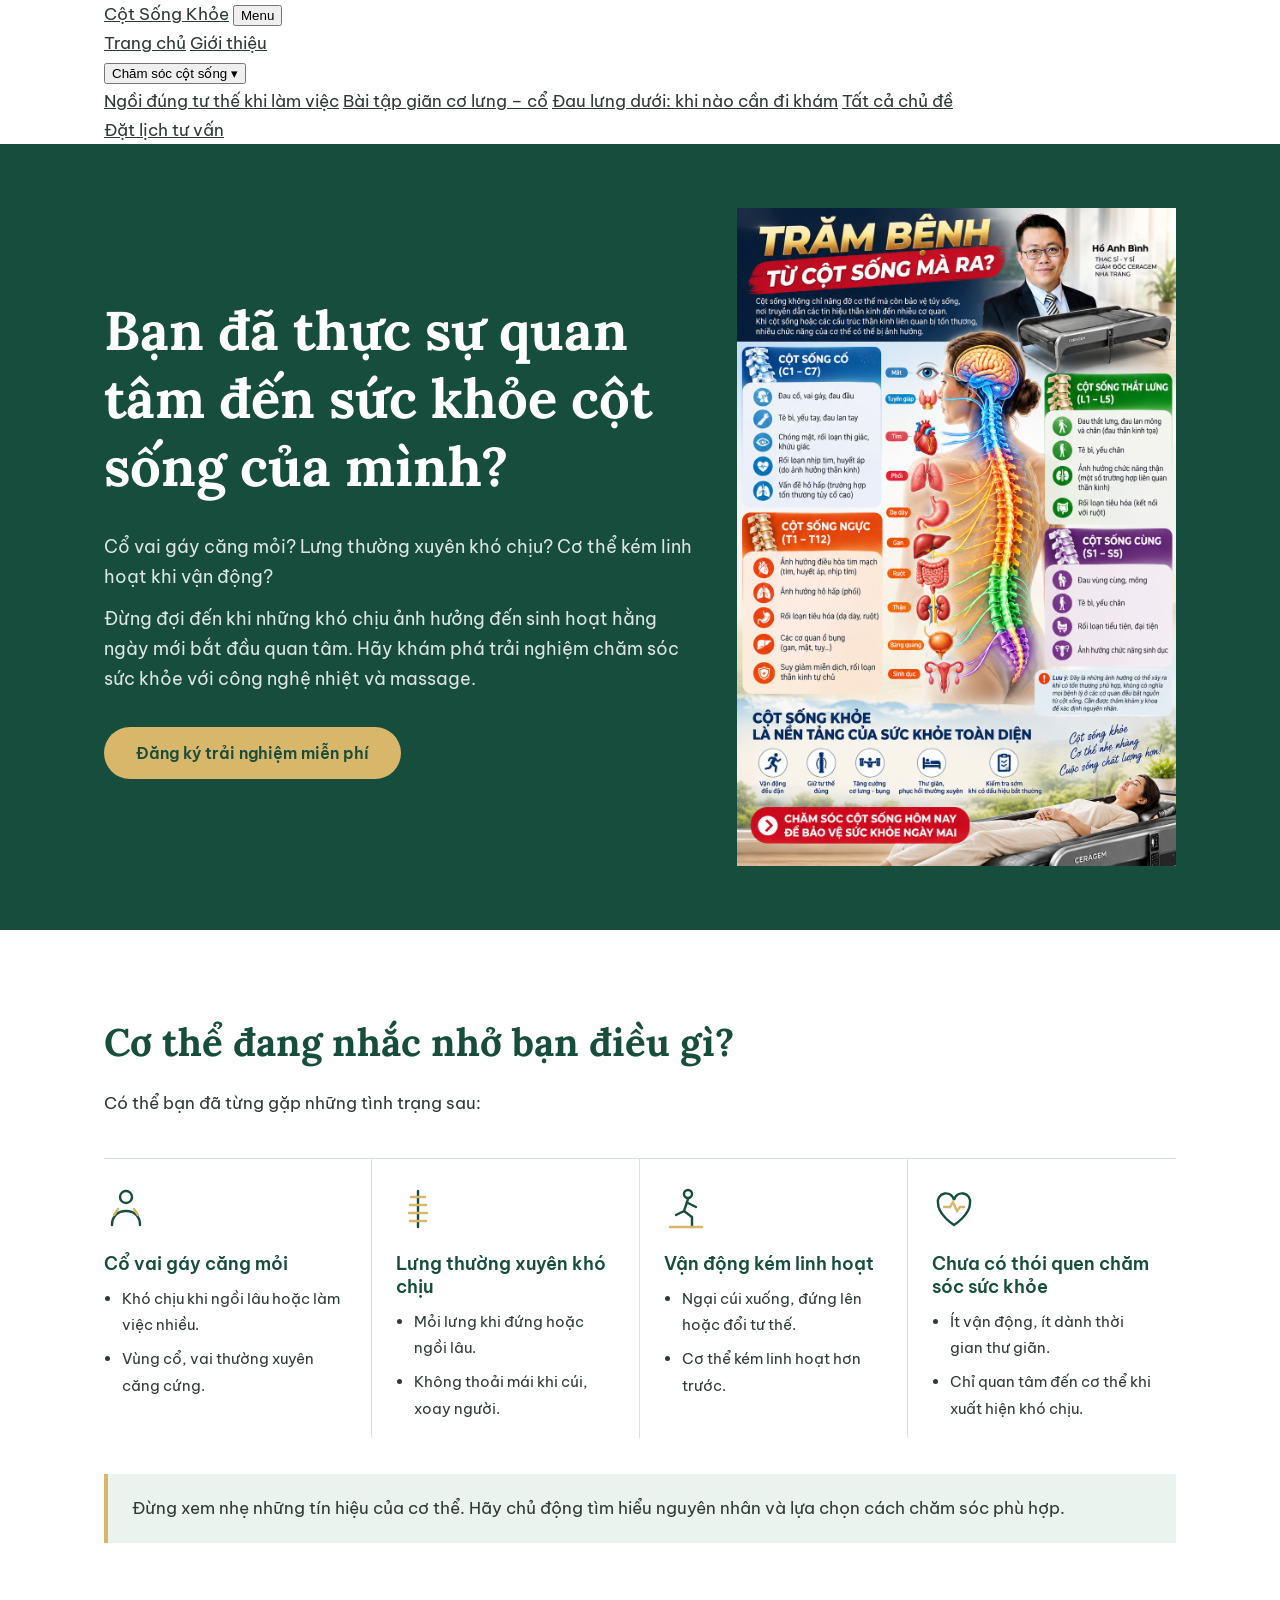
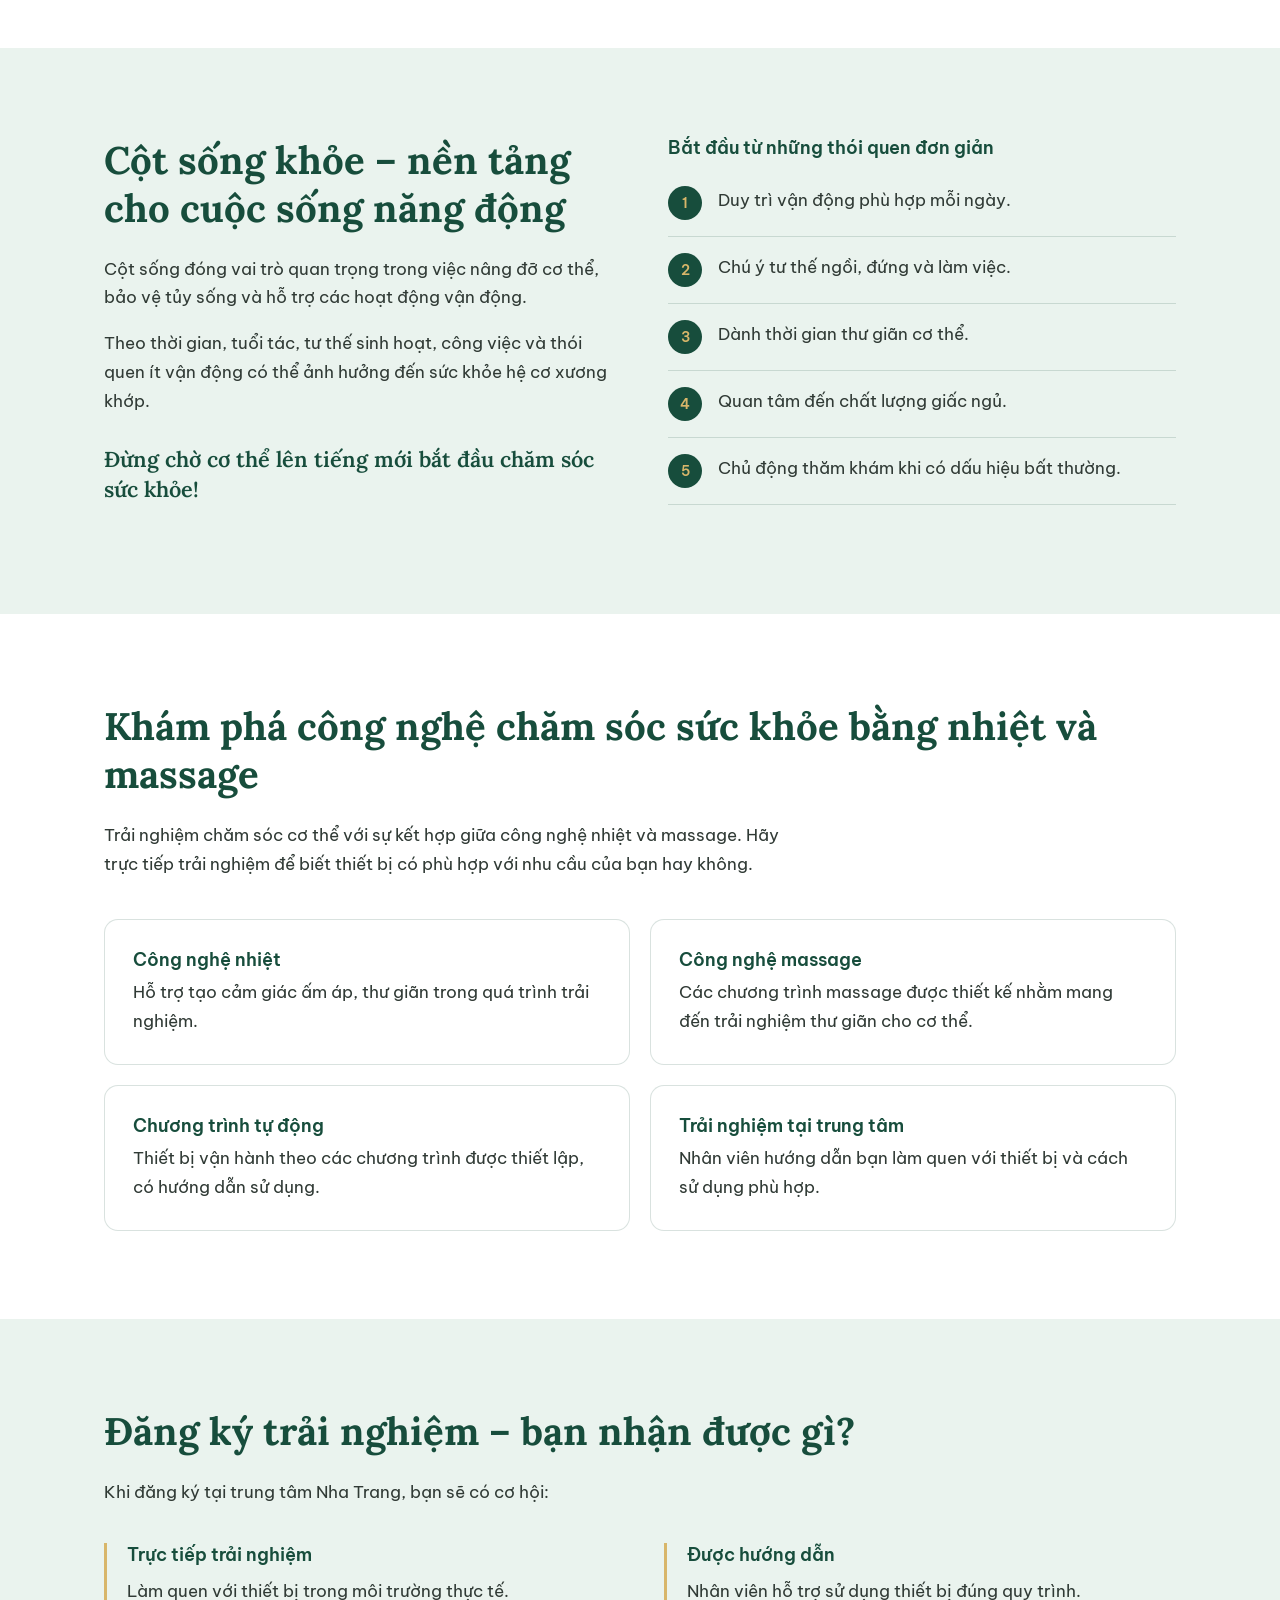
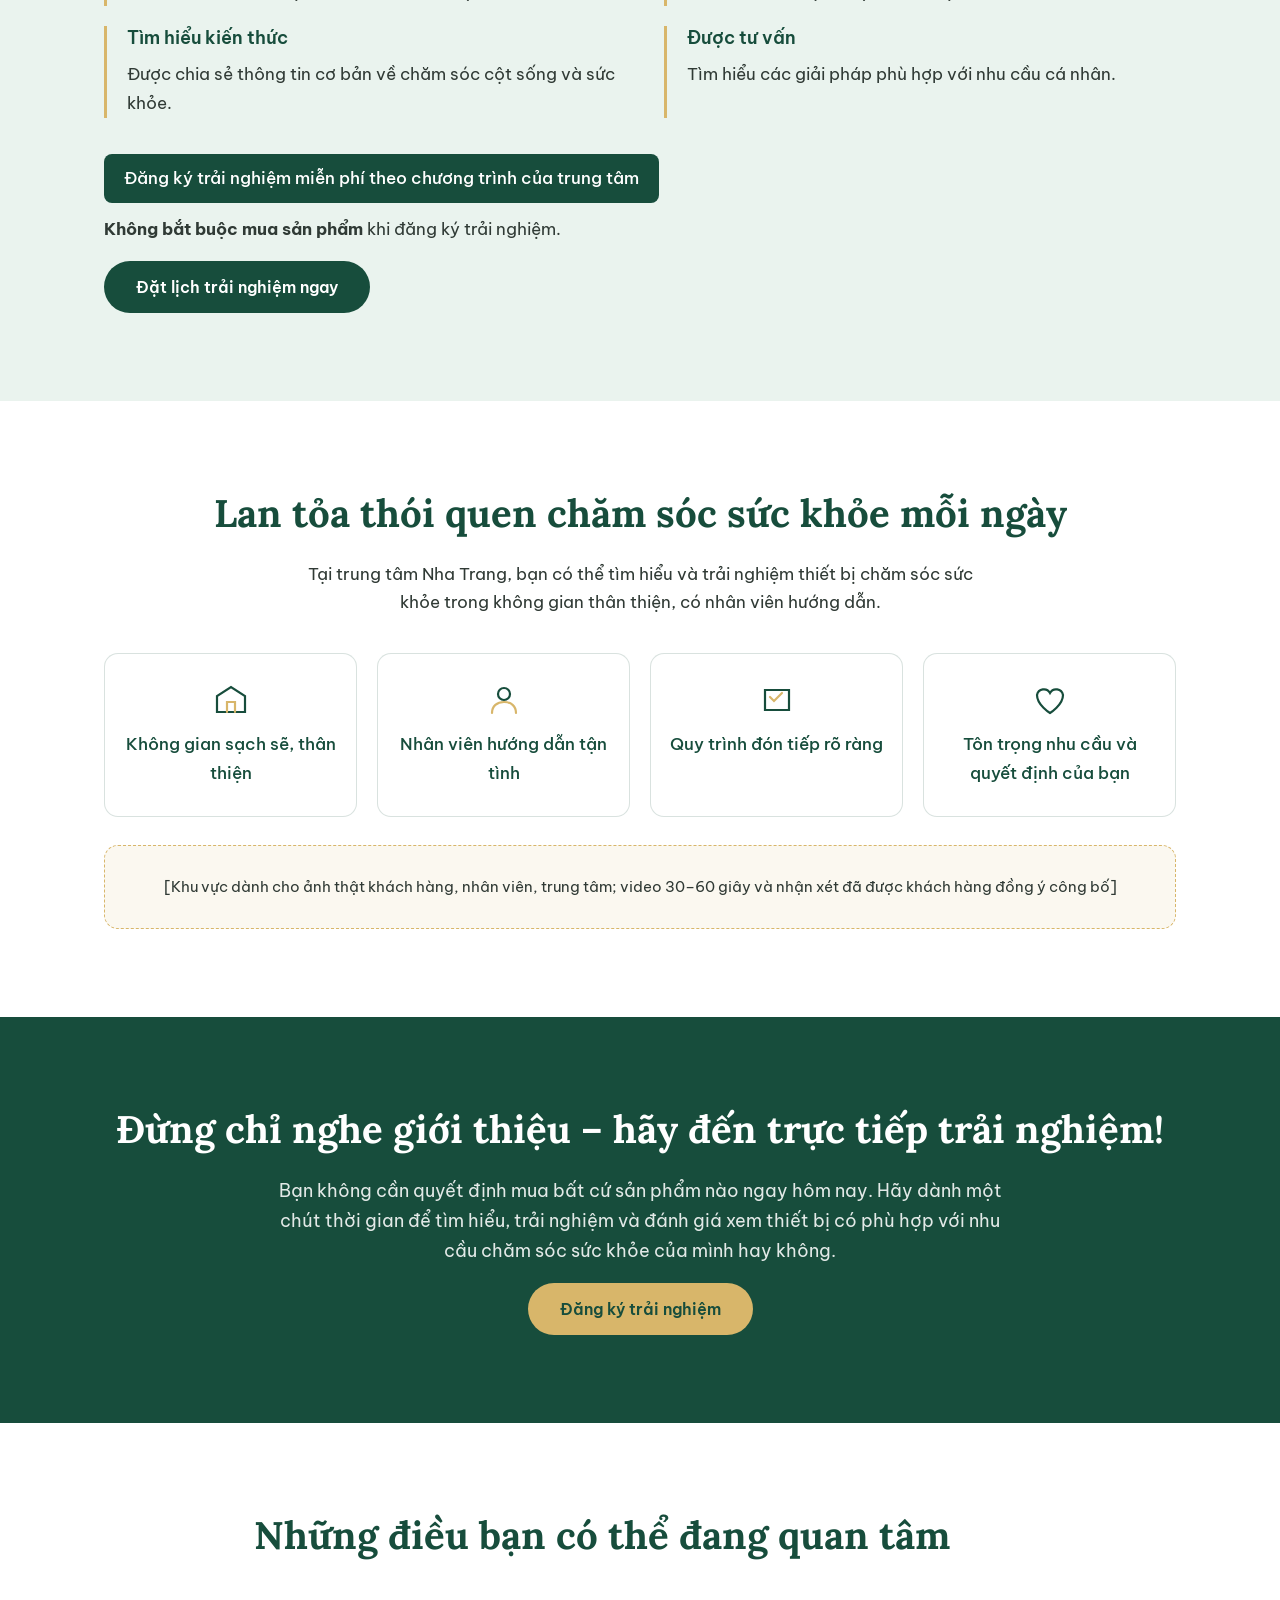
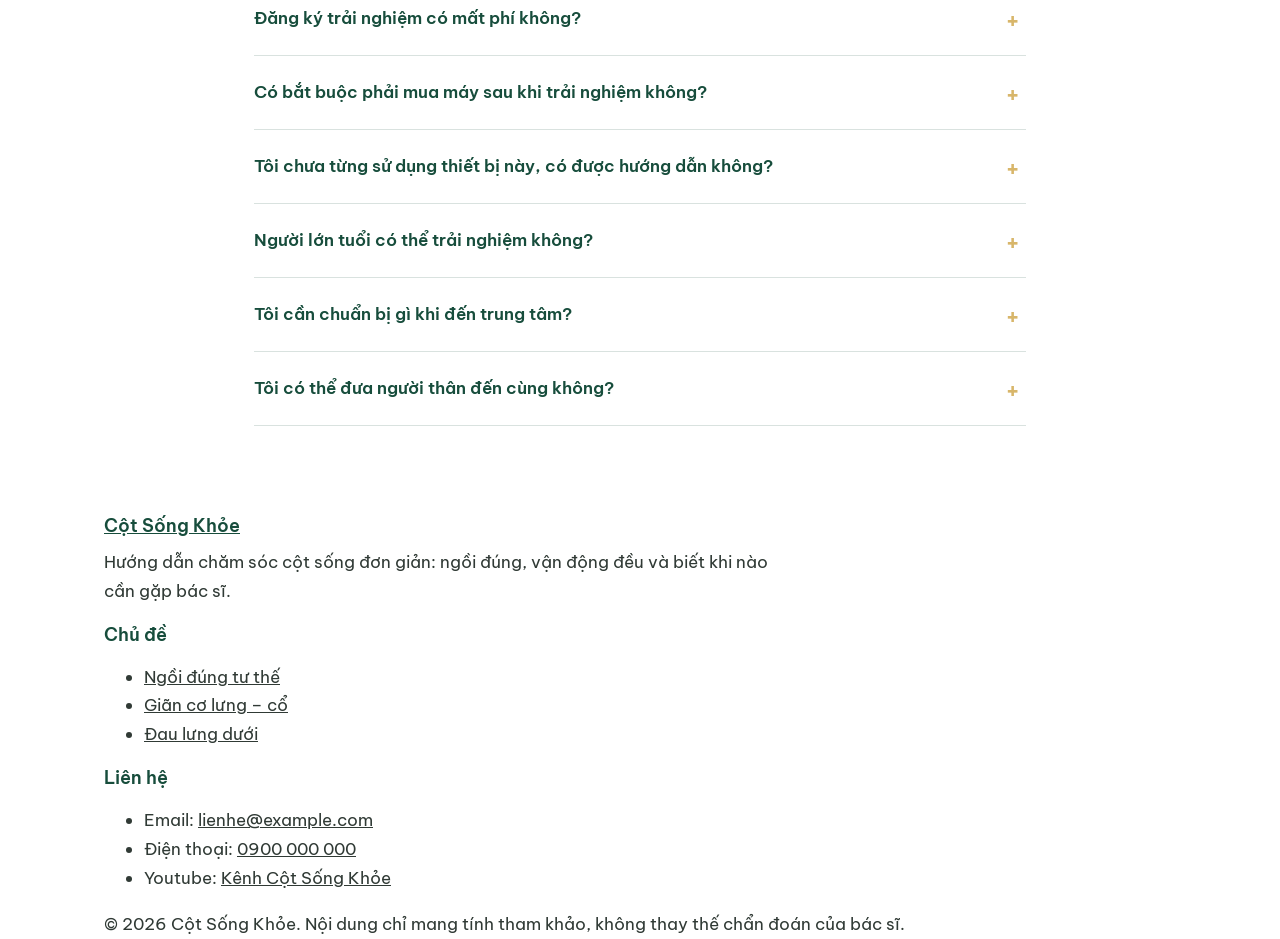
==== index.html @ 0f590f3f "Update index.html" ====
<!DOCTYPE html>
<html lang="vi">
<head>
<meta charset="utf-8">
<meta name="viewport" content="width=device-width, initial-scale=1, viewport-fit=cover">
<title>Trải nghiệm chăm sóc cột sống miễn phí – Nha Trang</title>
<link rel="preconnect" href="https://fonts.googleapis.com">
<link href="https://fonts.googleapis.com/css2?family=Be+Vietnam+Pro:wght@400;500;600&family=Lora:wght@500;600;700&display=swap" rel="stylesheet">
<style>
:root{--green:#174D3C;--white:#FFFFFF;--gold:#D8B66A;--mint:#EAF3EE;--ink:#303A35;--line:rgba(23,77,60,.16);
--serif:'Lora',Georgia,'Times New Roman',serif;--sans:'Be Vietnam Pro',system-ui,-apple-system,'Segoe UI',sans-serif;
box-sizing:border-box;padding-top:env(safe-area-inset-top,0px);padding-bottom:env(safe-area-inset-bottom,0px);color-scheme:light}
html{scroll-behavior:smooth;scroll-padding-top:calc(env(safe-area-inset-top,0px) + 76px)}
*,*::before,*::after{box-sizing:inherit}
body{margin:0;background:var(--white);color:var(--ink);font:400 17px/1.7 var(--sans)}
h1,h2,h3{font-family:var(--serif);color:var(--green);line-height:1.25;margin:0 0 .6em}
h1{font-size:clamp(2rem,5vw,3.4rem);color:var(--white)}
h2{font-size:clamp(1.6rem,3.4vw,2.4rem)}
h3{font-size:1.15rem;font-family:var(--sans);font-weight:600}
p{margin:0 0 1em;max-width:62ch}
a{color:inherit}
:focus-visible{outline:3px solid var(--gold);outline-offset:3px}
.wrap{max-width:1120px;margin:0 auto;padding:0 24px}
section{padding:88px 0}
.btn{display:inline-block;background:var(--gold);color:var(--green);font:600 1rem var(--sans);padding:16px 32px;border-radius:999px;text-decoration:none;border:0;cursor:pointer;transition:transform .2s,background .2s}
.btn:hover{background:#e4c783;transform:translateY(-2px)}
.btn.dark{background:var(--green);color:var(--white)}
.btn.dark:hover{background:#1f604b}
.mint{background:var(--mint)}
.center{text-align:center}.center p{margin-inline:auto}

/* hero */
.hero{background:var(--green);color:var(--white);padding:0;overflow:hidden}
.hero .wrap{display:grid;grid-template-columns:1.15fr .85fr;gap:40px;align-items:center;min-height:min(86vh,720px);padding-top:64px;padding-bottom:64px}
.hero .brand{font:500 .95rem var(--sans);color:var(--gold);margin-bottom:24px}
.hero p{color:rgba(255,255,255,.86);font-size:1.1rem}
.hero .lead{margin-bottom:12px}
.hero .btn{margin-top:16px}
.spine{width:100%;max-width:600px;height: auto;display:block}
.spine .bone{animation:glow 3.2s ease-in-out infinite}
@keyframes glow{50%{opacity:.45}}

/* problems */
.grid4{display:grid;grid-template-columns:repeat(4,1fr);gap:0;margin-top:40px;border-top:1px solid var(--line)}
.prob{padding:28px 24px 8px 0;border-right:1px solid var(--line);padding-left:24px}
.prob:first-child{padding-left:0}.prob:last-child{border-right:0}
.prob svg{width:44px;height:44px;margin-bottom:12px}
.prob ul{margin:0;padding-left:18px;font-size:.96rem}
.prob li{margin-bottom:8px}
.note{margin-top:36px;padding:20px 24px;border-left:4px solid var(--gold);background:var(--mint);max-width:none}

/* education */
.edu{display:grid;grid-template-columns:1fr 1fr;gap:56px;align-items:start}
.habits{list-style:none;margin:0;padding:0;counter-reset:h}
.habits li{counter-increment:h;display:flex;gap:16px;padding:16px 0;border-bottom:1px solid var(--line)}
.habits li::before{content:counter(h);flex:none;width:34px;height:34px;border-radius:50%;background:var(--green);color:var(--gold);display:grid;place-items:center;font:600 .9rem var(--sans)}
.quote{font:600 1.35rem/1.4 var(--serif);color:var(--green);margin-top:28px}

/* solution */
.feat{display:grid;grid-template-columns:repeat(2,1fr);gap:20px;margin-top:40px}
.feat div{background:var(--white);border:1px solid var(--line);border-radius:14px;padding:28px}
.feat h3{margin-bottom:.4em}
.feat p{margin:0}

/* benefits */
.ben{display:grid;grid-template-columns:repeat(2,1fr);gap:20px 48px;margin:36px 0}
.ben div{padding-left:20px;border-left:3px solid var(--gold)}
.ben p{margin:0}
.badge{display:inline-block;background:var(--green);color:var(--white);padding:10px 20px;border-radius:8px;font-weight:500;margin-bottom:12px}

/* trust */
.trust{display:grid;grid-template-columns:repeat(4,1fr);gap:20px;margin-top:36px}
.trust div{text-align:center;padding:28px 16px;border:1px solid var(--line);border-radius:14px;background:var(--white);font-weight:500;color:var(--green)}
.trust svg{width:36px;height:36px;display:block;margin:0 auto 12px}
.ph{margin-top:28px;border:1.5px dashed var(--gold);border-radius:14px;padding:28px;text-align:center;font-size:.95rem;background:rgba(216,182,106,.1)}

/* cta */
.cta{background:var(--green);color:var(--white)}
.cta h2{color:var(--white)}
.cta p{color:rgba(255,255,255,.88);font-size:1.1rem}

/* faq */
details{border-bottom:1px solid var(--line);padding:4px 0}
summary{cursor:pointer;font-weight:600;color:var(--green);padding:18px 40px 18px 0;list-style:none;position:relative}
summary::-webkit-details-marker{display:none}
summary::after{content:"+";position:absolute;right:6px;top:14px;font-size:1.5rem;color:var(--gold);transition:transform .25s}
details[open] summary::after{transform:rotate(45deg)}
details p{padding-bottom:12px}


@media(max-width:900px){
 .burger{display:block}
 .nav{display:none;position:absolute;top:100%;left:0;right:0;flex-direction:column;align-items:stretch;background:var(--white);padding:12px 24px 20px;border-bottom:1px solid var(--line);box-shadow:0 12px 24px rgba(23,77,60,.1)}
 .nav.open{display:flex}
 .nav>a:last-child{margin:8px 0 0;text-align:center}
 .dd-menu{position:static;box-shadow:none;border:0;min-width:0;padding:0 0 0 12px}
 .ftr .cols{grid-template-columns:1fr;gap:28px}
}
@media(max-width:900px){
 section{padding:64px 0}
 .hero .wrap{grid-template-columns:1fr;min-height:0}
 .spine{max-width:240px;order:-1}
 .grid4{grid-template-columns:1fr 1fr}
 .prob{padding:24px 16px 8px}.prob:first-child{padding-left:16px}
 .prob:nth-child(2){border-right:0}
 .prob:nth-child(-n+2){border-bottom:1px solid var(--line)}
 .edu,.feat,.ben{grid-template-columns:1fr}
 .trust{grid-template-columns:1fr 1fr}
}
@media(max-width:520px){.grid4{grid-template-columns:1fr}.prob{border-right:0;border-bottom:1px solid var(--line);padding-left:0!important}}
@media(prefers-reduced-motion:reduce){.spine .bone{animation:none}html{scroll-behavior:auto}.btn{transition:none}}
</style>
</head>
<body>

<div id="site-header"></div>

<header class="hero">
 <div class="wrap">
  <div>
   <h1>Bạn đã thực sự quan tâm đến sức khỏe cột sống của mình?</h1>
   <p class="lead">Cổ vai gáy căng mỏi? Lưng thường xuyên khó chịu? Cơ thể kém linh hoạt khi vận động?</p>
   <p>Đừng đợi đến khi những khó chịu ảnh hưởng đến sinh hoạt hằng ngày mới bắt đầu quan tâm. Hãy khám phá trải nghiệm chăm sóc sức khỏe với công nghệ nhiệt và massage.</p>
   <a class="btn" href="/lien-he.html">Đăng ký trải nghiệm miễn phí</a>
  </div>
  <img class="spine" src="/Images/tram-benh-tu-cot-song.jpg" alt="Minh họa cột sống">
 </div>
</header>

<section>
 <div class="wrap">
  <h2>Cơ thể đang nhắc nhở bạn điều gì?</h2>
  <p>Có thể bạn đã từng gặp những tình trạng sau:</p>
  <div class="grid4">
   <div class="prob">
    <svg viewBox="0 0 44 44" fill="none" stroke="#174D3C" stroke-width="2.4" stroke-linecap="round"><circle cx="22" cy="10" r="6"/><path d="M8 38c0-9 6-14 14-14s14 5 14 14"/><path d="M14 22l-4 6M30 22l4 6" stroke="#D8B66A"/></svg>
    <h3>Cổ vai gáy căng mỏi</h3>
    <ul><li>Khó chịu khi ngồi lâu hoặc làm việc nhiều.</li><li>Vùng cổ, vai thường xuyên căng cứng.</li></ul>
   </div>
   <div class="prob">
    <svg viewBox="0 0 44 44" fill="none" stroke="#174D3C" stroke-width="2.4" stroke-linecap="round"><path d="M22 4v36"/><path d="M15 10h14M14 18h16M13 26h18M14 34h16" stroke="#D8B66A"/></svg>
    <h3>Lưng thường xuyên khó chịu</h3>
    <ul><li>Mỏi lưng khi đứng hoặc ngồi lâu.</li><li>Không thoải mái khi cúi, xoay người.</li></ul>
   </div>
   <div class="prob">
    <svg viewBox="0 0 44 44" fill="none" stroke="#174D3C" stroke-width="2.4" stroke-linecap="round"><circle cx="24" cy="7" r="4"/><path d="M24 12l-4 12 8 6v10M20 24l-8 4M24 16l8 4" /><path d="M6 40h32" stroke="#D8B66A"/></svg>
    <h3>Vận động kém linh hoạt</h3>
    <ul><li>Ngại cúi xuống, đứng lên hoặc đổi tư thế.</li><li>Cơ thể kém linh hoạt hơn trước.</li></ul>
   </div>
   <div class="prob">
    <svg viewBox="0 0 44 44" fill="none" stroke="#174D3C" stroke-width="2.4" stroke-linecap="round"><path d="M22 38S6 28 6 16a8 8 0 0116-3 8 8 0 0116 3c0 12-16 22-16 22z"/><path d="M12 20h6l3-5 4 9 3-4h4" stroke="#D8B66A"/></svg>
    <h3>Chưa có thói quen chăm sóc sức khỏe</h3>
    <ul><li>Ít vận động, ít dành thời gian thư giãn.</li><li>Chỉ quan tâm đến cơ thể khi xuất hiện khó chịu.</li></ul>
   </div>
  </div>
  <p class="note">Đừng xem nhẹ những tín hiệu của cơ thể. Hãy chủ động tìm hiểu nguyên nhân và lựa chọn cách chăm sóc phù hợp.</p>
 </div>
</section>

<section class="mint">
 <div class="wrap edu">
  <div>
   <h2>Cột sống khỏe – nền tảng cho cuộc sống năng động</h2>
   <p>Cột sống đóng vai trò quan trọng trong việc nâng đỡ cơ thể, bảo vệ tủy sống và hỗ trợ các hoạt động vận động.</p>
   <p>Theo thời gian, tuổi tác, tư thế sinh hoạt, công việc và thói quen ít vận động có thể ảnh hưởng đến sức khỏe hệ cơ xương khớp.</p>
   <p class="quote">Đừng chờ cơ thể lên tiếng mới bắt đầu chăm sóc sức khỏe!</p>
  </div>
  <div>
   <h3>Bắt đầu từ những thói quen đơn giản</h3>
   <ul class="habits">
    <li>Duy trì vận động phù hợp mỗi ngày.</li>
    <li>Chú ý tư thế ngồi, đứng và làm việc.</li>
    <li>Dành thời gian thư giãn cơ thể.</li>
    <li>Quan tâm đến chất lượng giấc ngủ.</li>
    <li>Chủ động thăm khám khi có dấu hiệu bất thường.</li>
   </ul>
  </div>
 </div>
</section>

<section>
 <div class="wrap">
  <h2>Khám phá công nghệ chăm sóc sức khỏe bằng nhiệt và massage</h2>
  <p>Trải nghiệm chăm sóc cơ thể với sự kết hợp giữa công nghệ nhiệt và massage. Hãy trực tiếp trải nghiệm để biết thiết bị có phù hợp với nhu cầu của bạn hay không.</p>
  <div class="feat">
   <div><h3>Công nghệ nhiệt</h3><p>Hỗ trợ tạo cảm giác ấm áp, thư giãn trong quá trình trải nghiệm.</p></div>
   <div><h3>Công nghệ massage</h3><p>Các chương trình massage được thiết kế nhằm mang đến trải nghiệm thư giãn cho cơ thể.</p></div>
   <div><h3>Chương trình tự động</h3><p>Thiết bị vận hành theo các chương trình được thiết lập, có hướng dẫn sử dụng.</p></div>
   <div><h3>Trải nghiệm tại trung tâm</h3><p>Nhân viên hướng dẫn bạn làm quen với thiết bị và cách sử dụng phù hợp.</p></div>
  </div>
 </div>
</section>

<section class="mint">
 <div class="wrap">
  <h2>Đăng ký trải nghiệm – bạn nhận được gì?</h2>
  <p>Khi đăng ký tại trung tâm Nha Trang, bạn sẽ có cơ hội:</p>
  <div class="ben">
   <div><h3>Trực tiếp trải nghiệm</h3><p>Làm quen với thiết bị trong môi trường thực tế.</p></div>
   <div><h3>Được hướng dẫn</h3><p>Nhân viên hỗ trợ sử dụng thiết bị đúng quy trình.</p></div>
   <div><h3>Tìm hiểu kiến thức</h3><p>Được chia sẻ thông tin cơ bản về chăm sóc cột sống và sức khỏe.</p></div>
   <div><h3>Được tư vấn</h3><p>Tìm hiểu các giải pháp phù hợp với nhu cầu cá nhân.</p></div>
  </div>
  <span class="badge">Đăng ký trải nghiệm miễn phí theo chương trình của trung tâm</span>
  <p><strong>Không bắt buộc mua sản phẩm</strong> khi đăng ký trải nghiệm.</p>
  <a class="btn dark" href="#dang-ky">Đặt lịch trải nghiệm ngay</a>
 </div>
</section>

<section>
 <div class="wrap center">
  <h2>Lan tỏa thói quen chăm sóc sức khỏe mỗi ngày</h2>
  <p>Tại trung tâm Nha Trang, bạn có thể tìm hiểu và trải nghiệm thiết bị chăm sóc sức khỏe trong không gian thân thiện, có nhân viên hướng dẫn.</p>
  <div class="trust">
   <div><svg viewBox="0 0 36 36" fill="none" stroke="#174D3C" stroke-width="2.2" stroke-linecap="round"><path d="M4 30V14l14-9 14 9v16z"/><path d="M14 30V20h8v10" stroke="#D8B66A"/></svg>Không gian sạch sẽ, thân thiện</div>
   <div><svg viewBox="0 0 36 36" fill="none" stroke="#174D3C" stroke-width="2.2" stroke-linecap="round"><circle cx="18" cy="12" r="6"/><path d="M6 31c0-7 5-11 12-11s12 4 12 11" stroke="#D8B66A"/></svg>Nhân viên hướng dẫn tận tình</div>
   <div><svg viewBox="0 0 36 36" fill="none" stroke="#174D3C" stroke-width="2.2" stroke-linecap="round"><path d="M6 8h24v20H6z"/><path d="M11 15l4 4 8-8" stroke="#D8B66A"/></svg>Quy trình đón tiếp rõ ràng</div>
   <div><svg viewBox="0 0 36 36" fill="none" stroke="#174D3C" stroke-width="2.2" stroke-linecap="round"><path d="M18 31S5 23 5 13a7 7 0 0113-2 7 7 0 0113 2c0 10-13 18-13 18z"/></svg>Tôn trọng nhu cầu và quyết định của bạn</div>
  </div>
  <div class="ph">[Khu vực dành cho ảnh thật khách hàng, nhân viên, trung tâm; video 30–60 giây và nhận xét đã được khách hàng đồng ý công bố]</div>
 </div>
</section>

<section class="cta">
 <div class="wrap center">
  <h2>Đừng chỉ nghe giới thiệu – hãy đến trực tiếp trải nghiệm!</h2>
  <p>Bạn không cần quyết định mua bất cứ sản phẩm nào ngay hôm nay. Hãy dành một chút thời gian để tìm hiểu, trải nghiệm và đánh giá xem thiết bị có phù hợp với nhu cầu chăm sóc sức khỏe của mình hay không.</p>
  <a class="btn" href="#dang-ky">Đăng ký trải nghiệm</a>
 </div>
</section>

<section>
 <div class="wrap" style="max-width:820px">
  <h2>Những điều bạn có thể đang quan tâm</h2>
  <details><summary>Đăng ký trải nghiệm có mất phí không?</summary><p>Không. Trung tâm áp dụng chương trình trải nghiệm miễn phí theo điều kiện chương trình hiện hành.</p></details>
  <details><summary>Có bắt buộc phải mua máy sau khi trải nghiệm không?</summary><p>Không. Bạn có toàn quyền tìm hiểu, trải nghiệm và quyết định mua hay không.</p></details>
  <details><summary>Tôi chưa từng sử dụng thiết bị này, có được hướng dẫn không?</summary><p>Có. Nhân viên sẽ hướng dẫn bạn làm quen và sử dụng thiết bị theo quy trình.</p></details>
  <details><summary>Người lớn tuổi có thể trải nghiệm không?</summary><p>Tùy tình trạng sức khỏe và hướng dẫn sử dụng của thiết bị. Trung tâm sẽ trao đổi trước để đánh giá mức độ phù hợp; một số trường hợp cần hỏi ý kiến bác sĩ.</p></details>
  <details><summary>Tôi cần chuẩn bị gì khi đến trung tâm?</summary><p>Bạn chỉ cần đặt lịch trước và đến theo thời gian đã xác nhận.</p></details>
  <details><summary>Tôi có thể đưa người thân đến cùng không?</summary><p>Có thể đăng ký cho người thân cùng đến trải nghiệm. Vui lòng trao đổi trước với nhân viên để sắp xếp lịch.</p></details>
 </div>
</section>
  
<div id="site-footer"></div>
<script src="/site.js"></script>
</body>
</html>
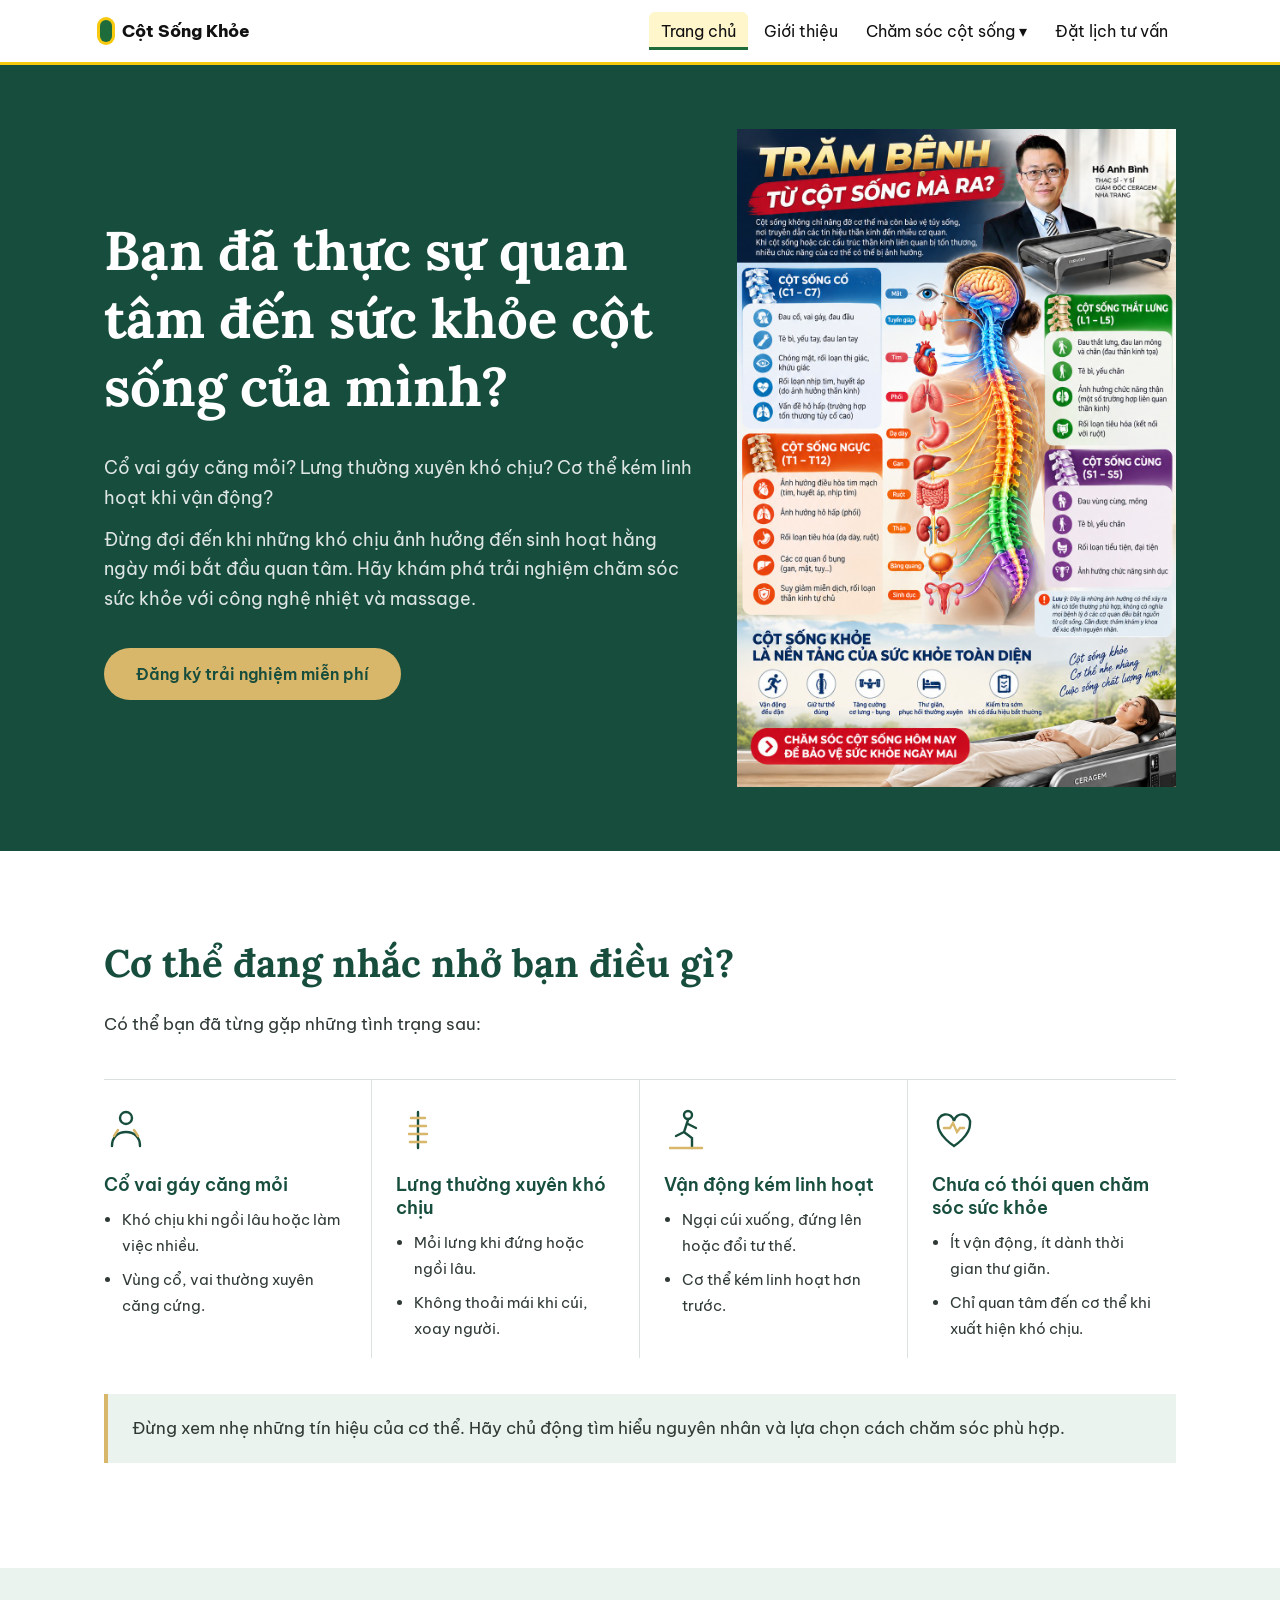
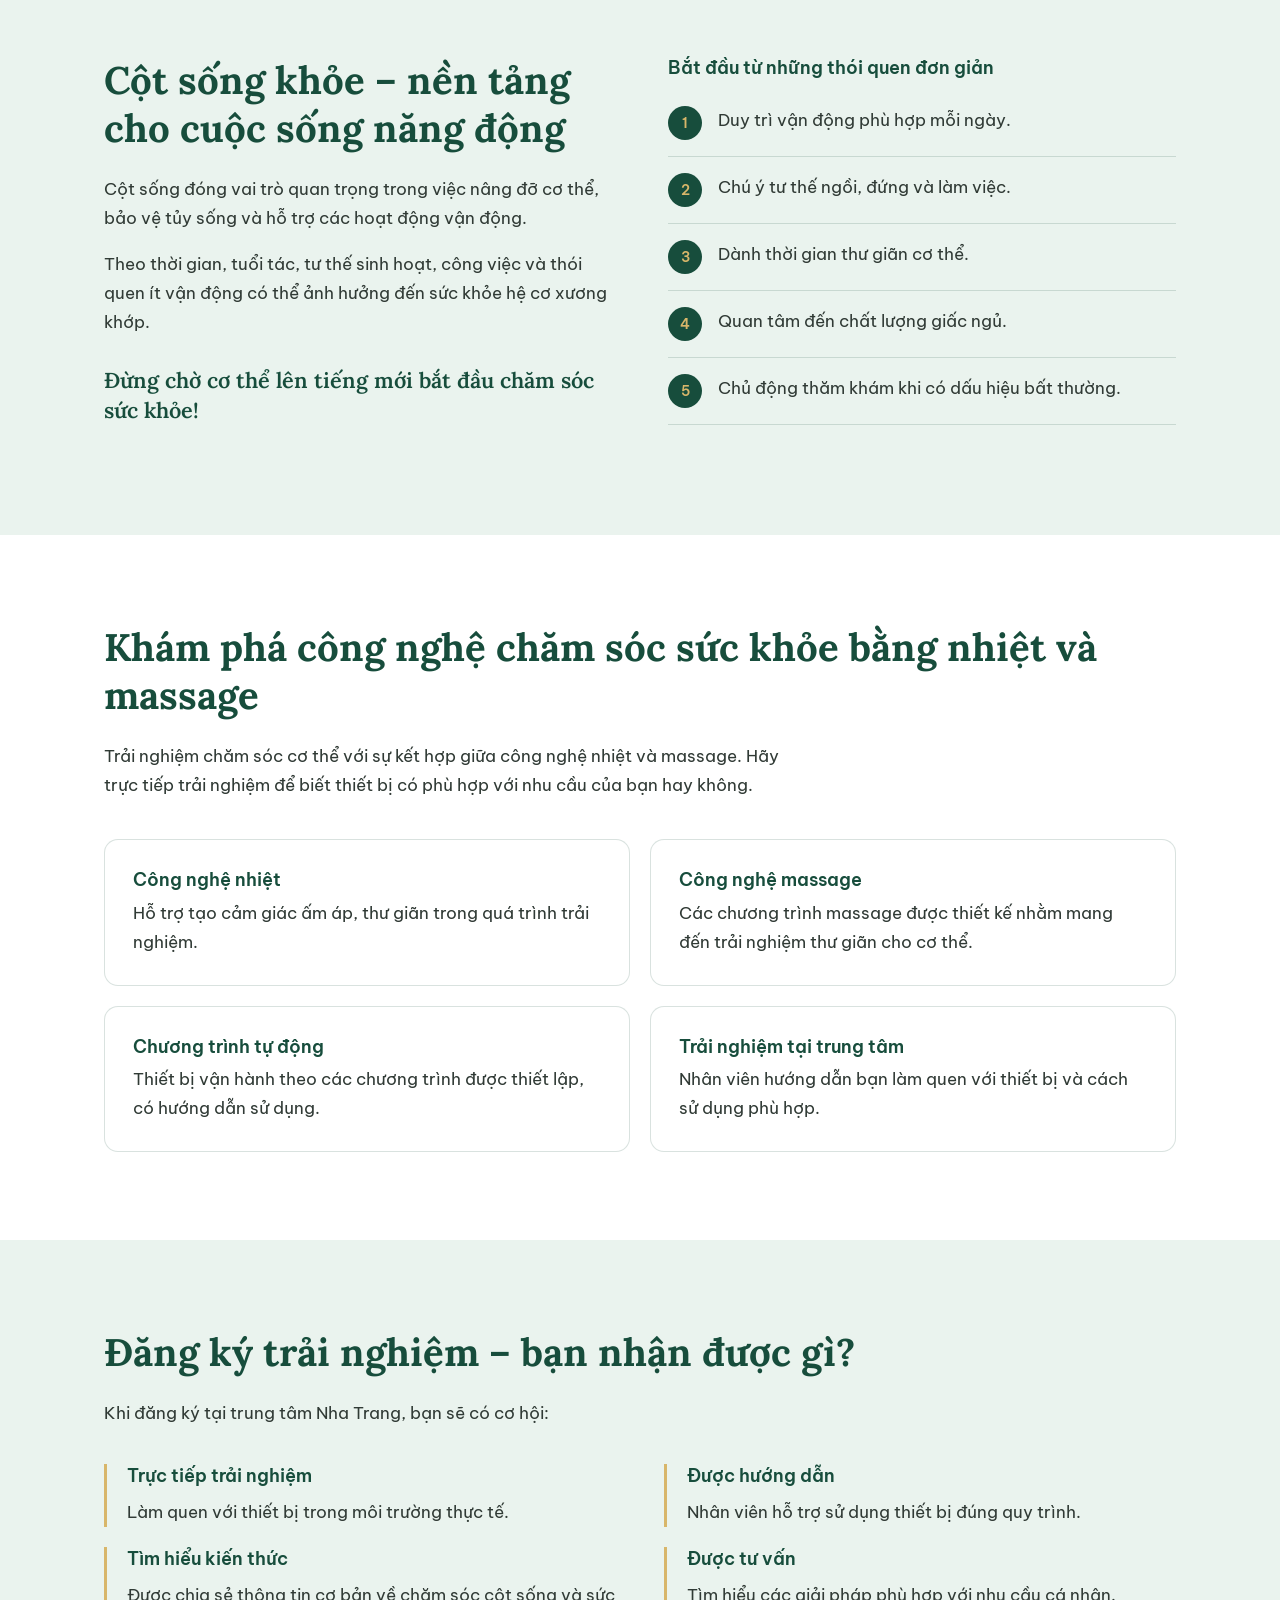
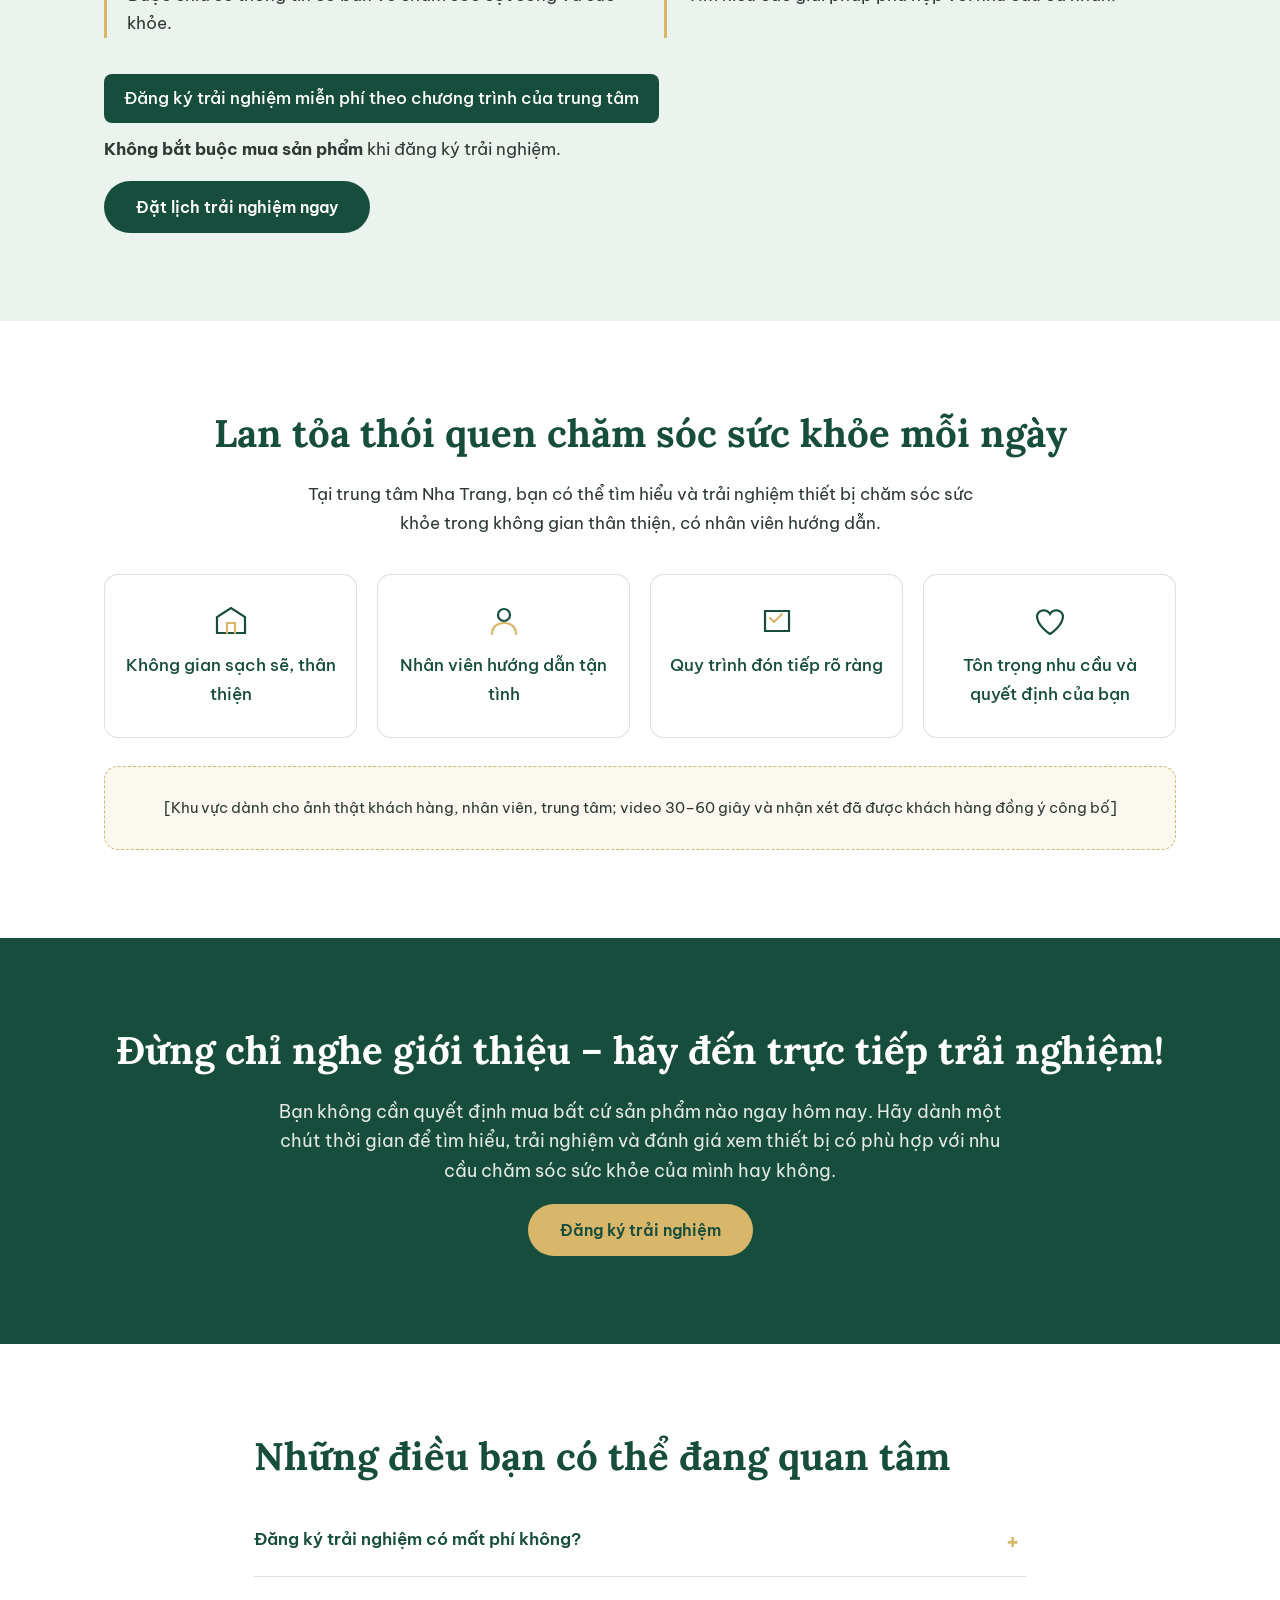
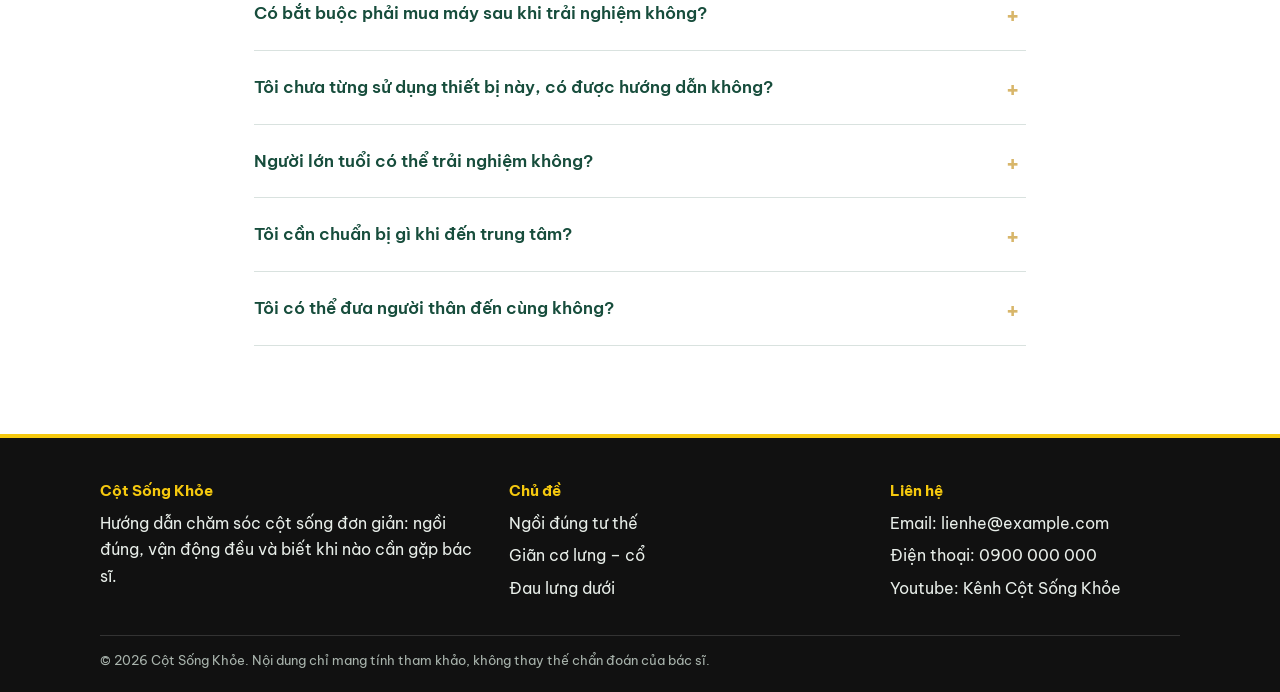
==== commit df1cd9ff: "Update index.html" ====
--- a/index.html
+++ b/index.html
@@ -5,6 +5,7 @@
 <meta name="viewport" content="width=device-width, initial-scale=1, viewport-fit=cover">
 <title>Trải nghiệm chăm sóc cột sống miễn phí – Nha Trang</title>
 <link rel="preconnect" href="https://fonts.googleapis.com">
+<link rel="stylesheet" href="/site.css">
 <link href="https://fonts.googleapis.com/css2?family=Be+Vietnam+Pro:wght@400;500;600&family=Lora:wght@500;600;700&display=swap" rel="stylesheet">
 <style>
 :root{--green:#174D3C;--white:#FFFFFF;--gold:#D8B66A;--mint:#EAF3EE;--ink:#303A35;--line:rgba(23,77,60,.16);
@@ -87,15 +88,6 @@
 details[open] summary::after{transform:rotate(45deg)}
 details p{padding-bottom:12px}
 
-
-@media(max-width:900px){
- .burger{display:block}
- .nav{display:none;position:absolute;top:100%;left:0;right:0;flex-direction:column;align-items:stretch;background:var(--white);padding:12px 24px 20px;border-bottom:1px solid var(--line);box-shadow:0 12px 24px rgba(23,77,60,.1)}
- .nav.open{display:flex}
- .nav>a:last-child{margin:8px 0 0;text-align:center}
- .dd-menu{position:static;box-shadow:none;border:0;min-width:0;padding:0 0 0 12px}
- .ftr .cols{grid-template-columns:1fr;gap:28px}
-}
 @media(max-width:900px){
  section{padding:64px 0}
  .hero .wrap{grid-template-columns:1fr;min-height:0}
--- a/site.css
+++ b/site.css
@@ -0,0 +1,208 @@
+/* site.css – Header & Footer (đã scope trong #site-header / #site-footer)
+   Không ảnh hưởng và không bị ảnh hưởng bởi CSS của trang. */
+
+/* ===== Biến màu + nền chung (chỉ có hiệu lực trong header/footer) ===== */
+#site-header,
+#site-footer{
+  --green:#1E6B3C;
+  --mint:#EAF4EC;
+  --yellow:#F6C90E;
+  --yellow-soft:#FFF6CC;
+  --bg:#FFFFFF;
+  --text:#111111;
+  --line:#D8E4DB;
+  --black:#111111;
+  font:400 16px/1.65 "Be Vietnam Pro",system-ui,"Segoe UI",Arial,sans-serif;
+  color:var(--text);
+}
+#site-header *,
+#site-footer *{box-sizing:border-box}
+#site-header a,
+#site-footer a{color:inherit;text-decoration:none}
+#site-header p,
+#site-footer p{max-width:none}
+#site-header ul,
+#site-footer ul{list-style:none;margin:0;padding:0}
+
+/* ===== HEADER ===== */
+/* sticky đặt trên wrapper để dính được suốt trang */
+#site-header{
+  position:sticky;
+  top:0;
+  z-index:100;
+  padding-top:env(safe-area-inset-top,0px);
+  background:var(--bg);
+}
+#site-header .hdr{
+  position:relative;
+  background:var(--bg);
+  border-bottom:3px solid var(--yellow);
+}
+#site-header .wrap{
+  max-width:1120px;
+  margin:0 auto;
+  padding:0 20px;
+  height:62px;
+  display:flex;
+  align-items:center;
+  justify-content:space-between;
+}
+
+#site-header .brand{
+  display:flex;
+  align-items:center;
+  gap:10px;
+  font-weight:800;
+  font-size:17px;
+  color:var(--black);
+}
+#site-header .brand i{
+  display:inline-block;
+  width:12px;
+  height:22px;
+  background:var(--green);
+  border-radius:6px;
+  box-shadow:0 0 0 3px var(--yellow);
+}
+
+#site-header .nav{display:flex;gap:4px;align-items:center}
+#site-header .nav a,
+#site-header .nav button{
+  color:var(--text);
+  background:none;
+  border:0;
+  font:inherit;
+  line-height:1.4;
+  padding:8px 12px;
+  border-radius:6px;
+  cursor:pointer;
+}
+#site-header .nav a:hover,
+#site-header .nav button:hover{background:var(--mint)}
+#site-header .nav a.on{
+  background:var(--yellow-soft);
+  box-shadow:inset 0 -3px 0 var(--green);
+  border-radius:6px 6px 0 0;
+}
+
+/* nút CTA trong menu (class "btn") */
+#site-header .nav .btn{
+  display:inline-block;
+  padding:9px 18px;
+  margin:0 0 0 6px;
+  border:2px solid var(--black);
+  border-radius:6px;
+  background:var(--yellow);
+  color:var(--black);
+  font-weight:700;
+  transform:none;
+}
+#site-header .nav .btn:hover{background:var(--yellow);filter:brightness(.95);transform:none}
+
+/* dropdown */
+#site-header .dd{position:relative}
+#site-header .dd-menu{
+  display:none;
+  position:absolute;
+  left:0;
+  top:100%;
+  z-index:110;
+  min-width:320px;
+  padding:6px;
+  background:var(--bg);
+  border:1px solid var(--line);
+  border-top:3px solid var(--green);
+  border-radius:0 0 8px 8px;
+  box-shadow:0 12px 30px rgba(0,0,0,.15);
+}
+#site-header .dd:hover .dd-menu,
+#site-header .dd.open .dd-menu,
+#site-header .dd:focus-within .dd-menu{display:block}
+#site-header .dd-menu a{display:block}
+
+#site-header .burger{display:none}
+
+/* ===== FOOTER ===== */
+#site-footer .ftr{
+  background:var(--black);
+  color:#E8EEE9;
+  padding:44px 0 20px;
+  border-top:4px solid var(--yellow);
+}
+#site-footer .wrap{max-width:1120px;margin:0 auto;padding:0 20px}
+#site-footer .cols{
+  display:grid;
+  grid-template-columns:1.3fr 1.2fr 1fr;
+  gap:32px;
+}
+#site-footer h3{
+  margin:0 0 .6em;
+  font-family:inherit;
+  font-size:15px;
+  font-weight:700;
+  line-height:1.25;
+  color:var(--yellow);
+}
+#site-footer p{margin:0 0 .8em;color:#E8EEE9}
+#site-footer li{margin-bottom:6px}
+#site-footer a:hover{color:var(--yellow);text-decoration:underline}
+#site-footer .copy{
+  margin-top:28px;
+  padding-top:14px;
+  border-top:1px solid #333;
+  font-size:13px;
+  color:#A9B4AD;
+}
+
+/* ===== Focus & motion ===== */
+#site-header :focus-visible,
+#site-footer :focus-visible{outline:3px solid var(--yellow);outline-offset:2px}
+#site-header .hdr :focus-visible{outline-color:var(--green)}
+
+@media(prefers-reduced-motion:reduce){
+  #site-header *,
+  #site-footer *{transition:none!important}
+}
+
+/* ===== MOBILE (900px, khớp với trang) ===== */
+@media(max-width:900px){
+  #site-header .burger{
+    display:block;
+    background:none;
+    border:2px solid var(--green);
+    color:var(--text);
+    border-radius:6px;
+    padding:6px 10px;
+    font:inherit;
+    cursor:pointer;
+  }
+  #site-header .nav{
+    display:none;
+    position:absolute;
+    left:0;
+    right:0;
+    top:100%;
+    flex-direction:column;
+    align-items:stretch;
+    gap:0;
+    padding:8px 20px 16px;
+    background:var(--bg);
+    border-bottom:3px solid var(--yellow);
+    box-shadow:0 12px 24px rgba(0,0,0,.1);
+  }
+  #site-header .nav.open{display:flex}
+  #site-header .nav .btn{margin:8px 0 0;text-align:center}
+  #site-header .dd-menu{
+    position:static;
+    display:block;
+    min-width:0;
+    margin-left:12px;
+    padding:0;
+    background:transparent;
+    border:0;
+    border-left:3px solid var(--yellow);
+    border-radius:0;
+    box-shadow:none;
+  }
+  #site-footer .cols{grid-template-columns:1fr;gap:28px}
+}
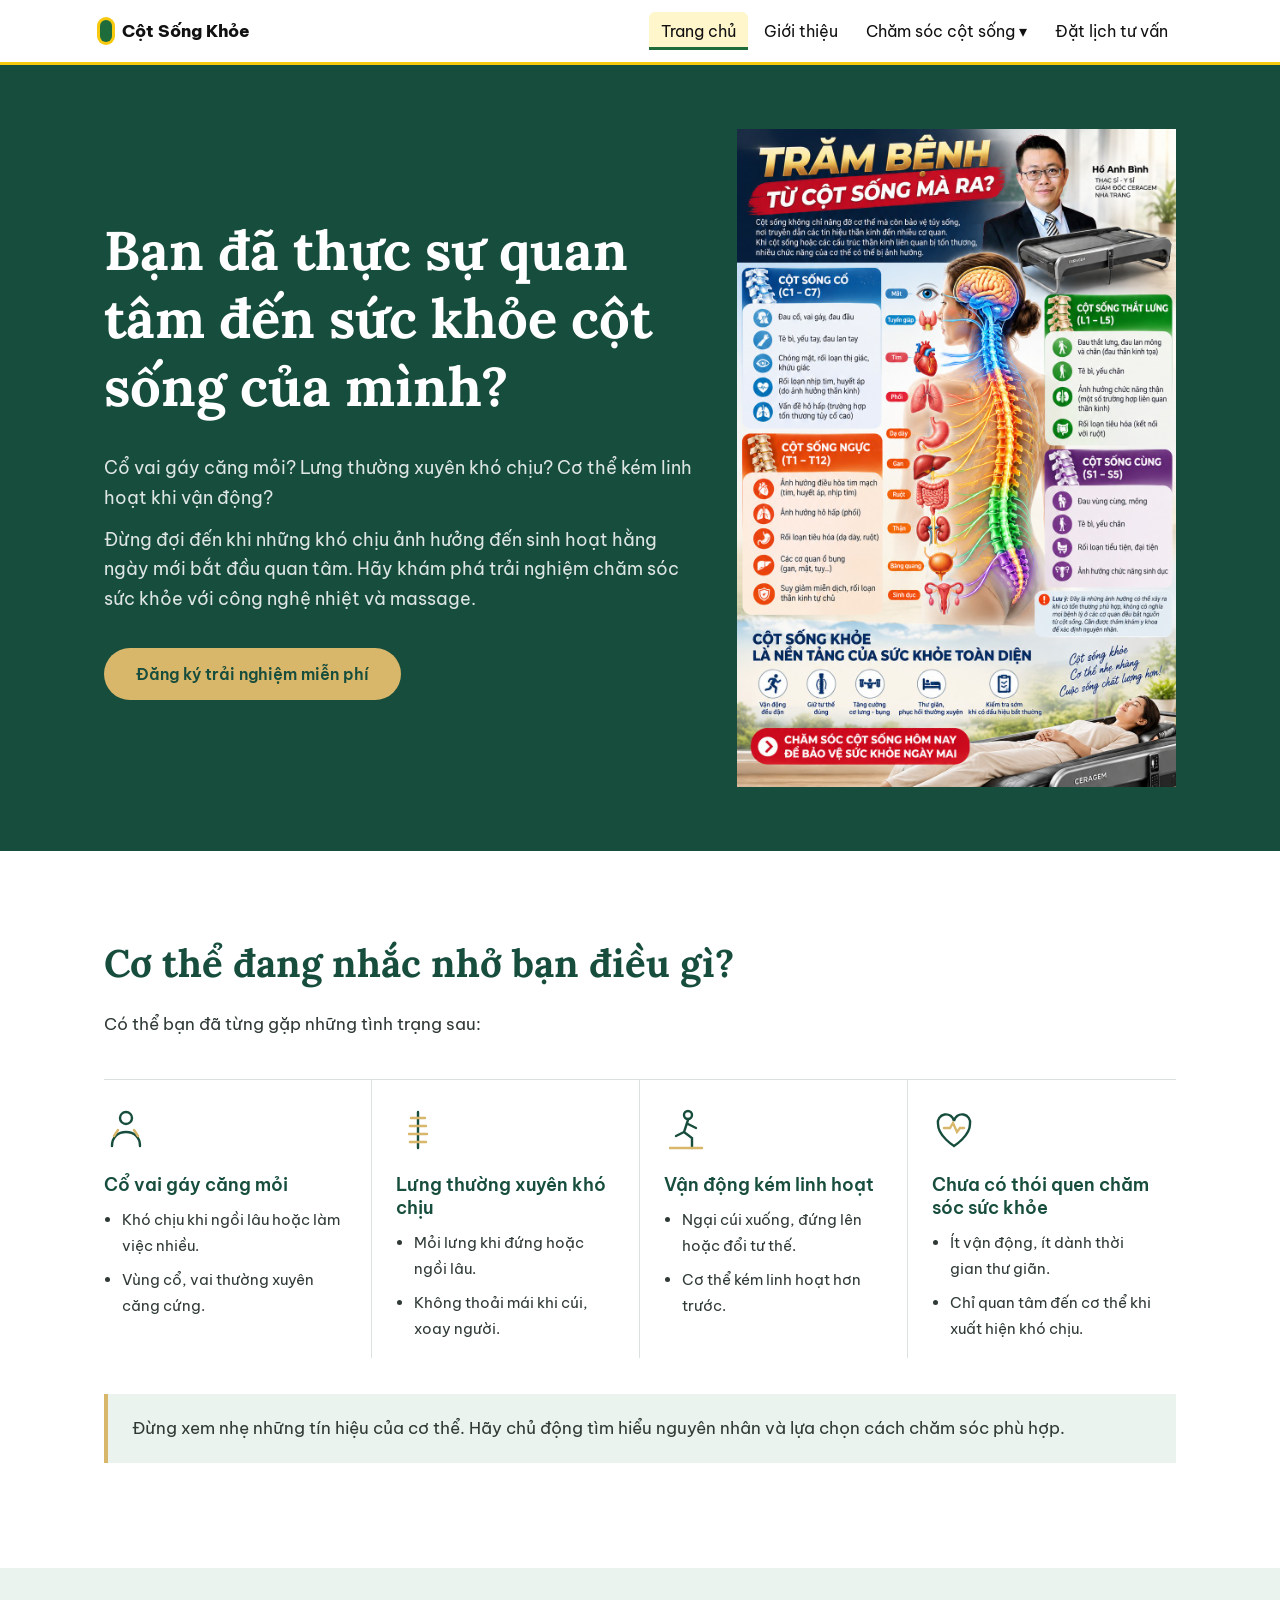
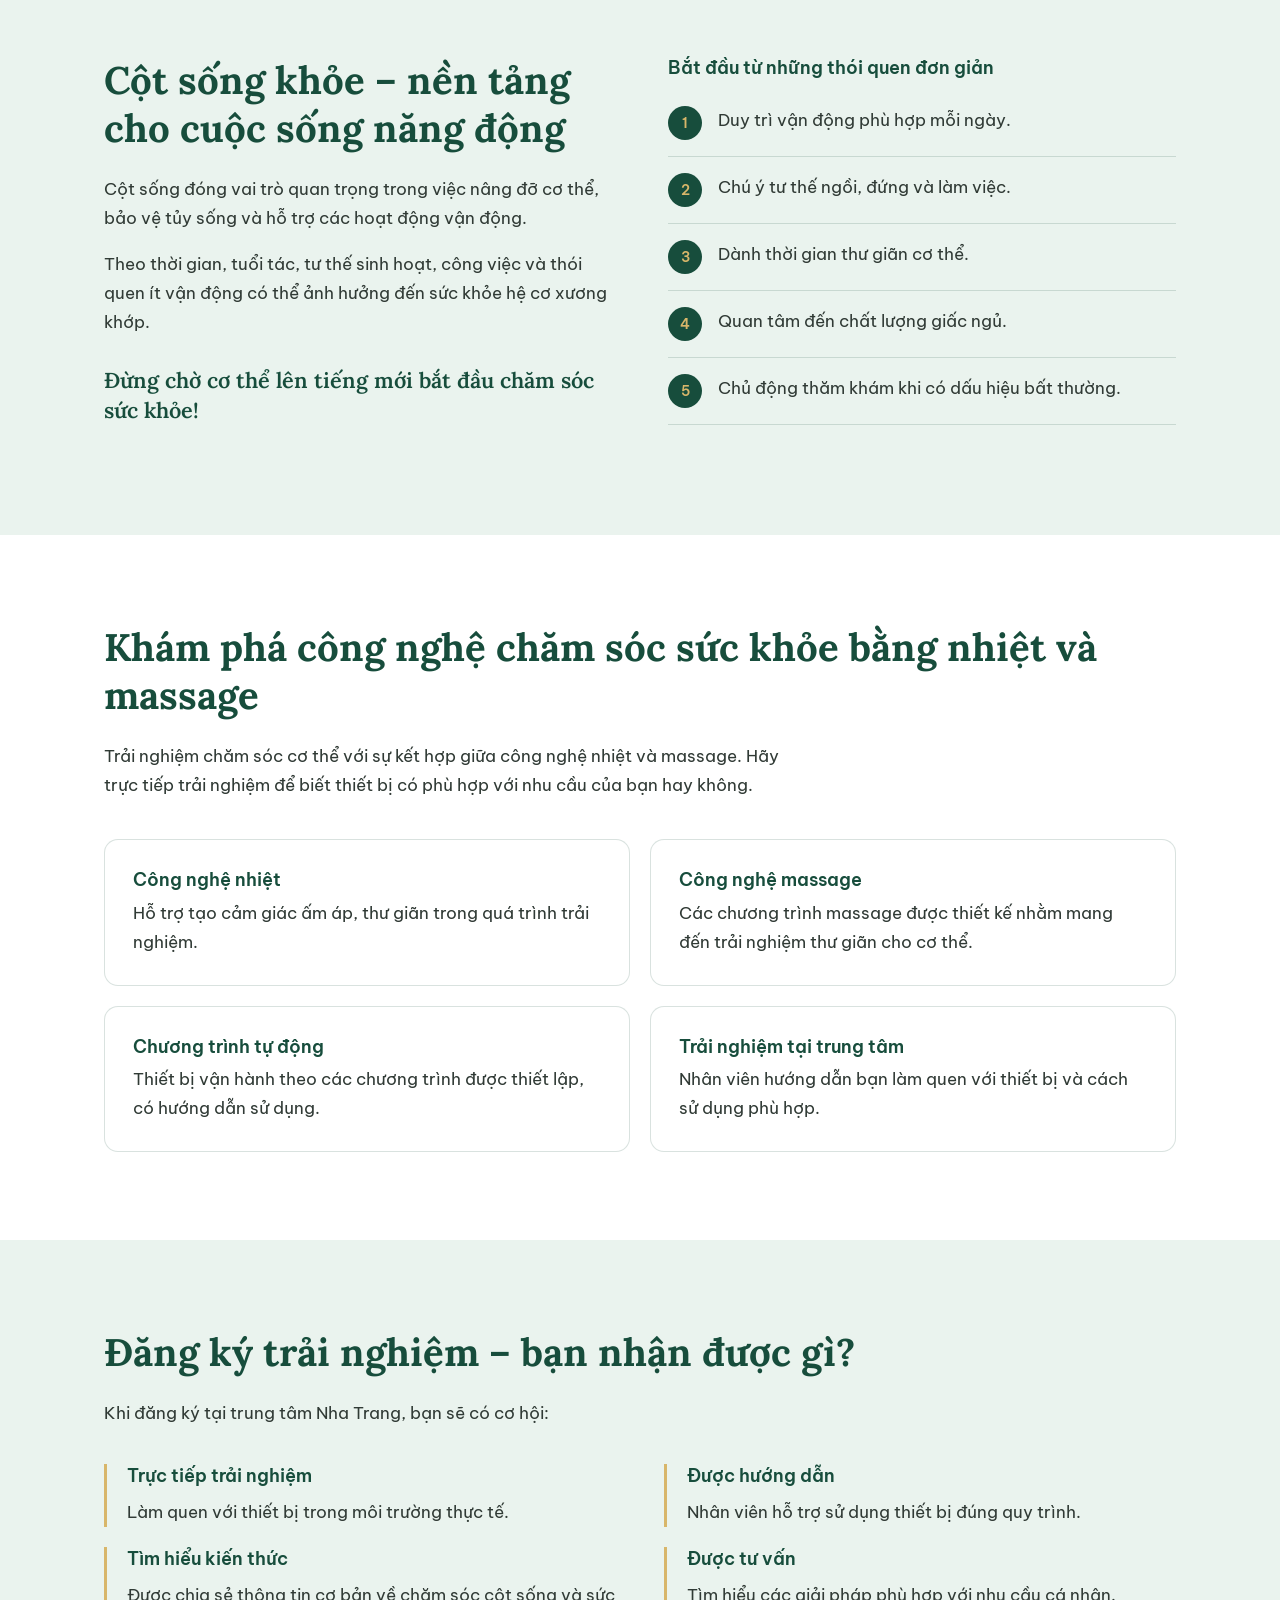
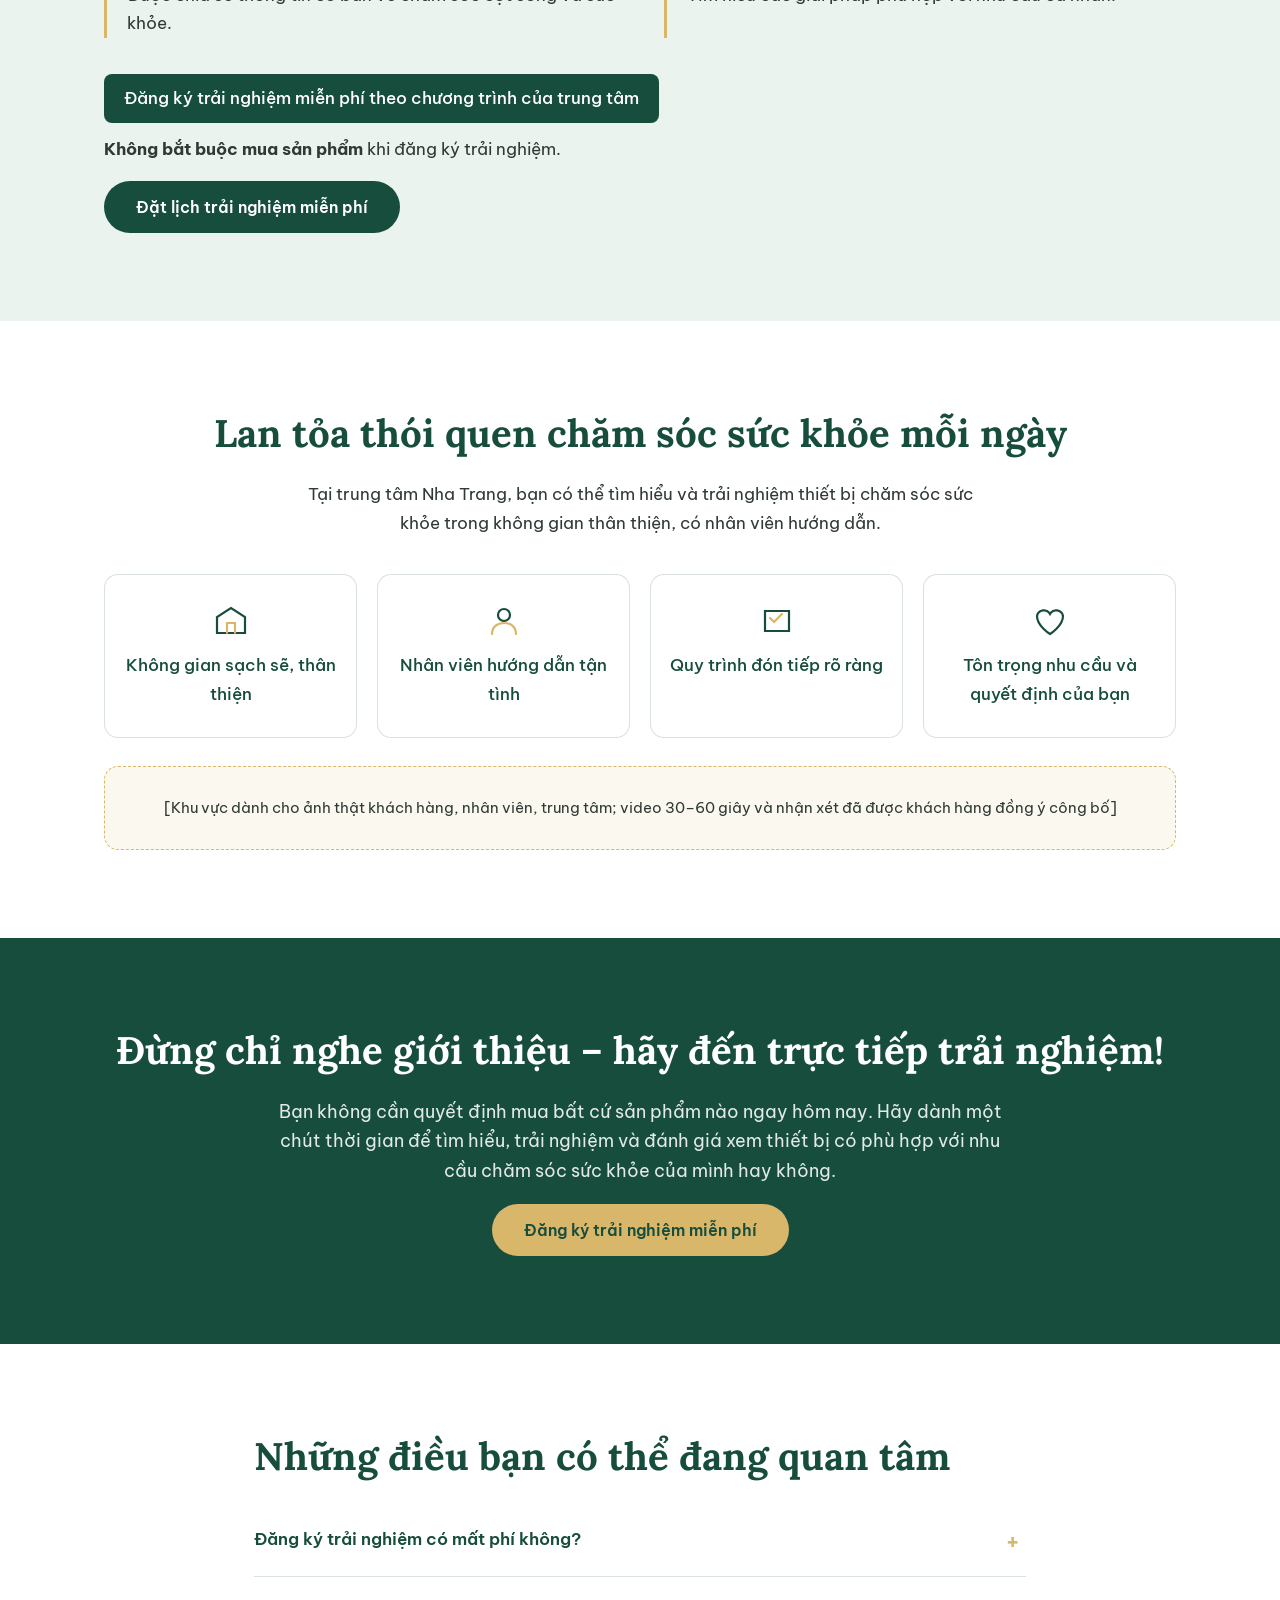
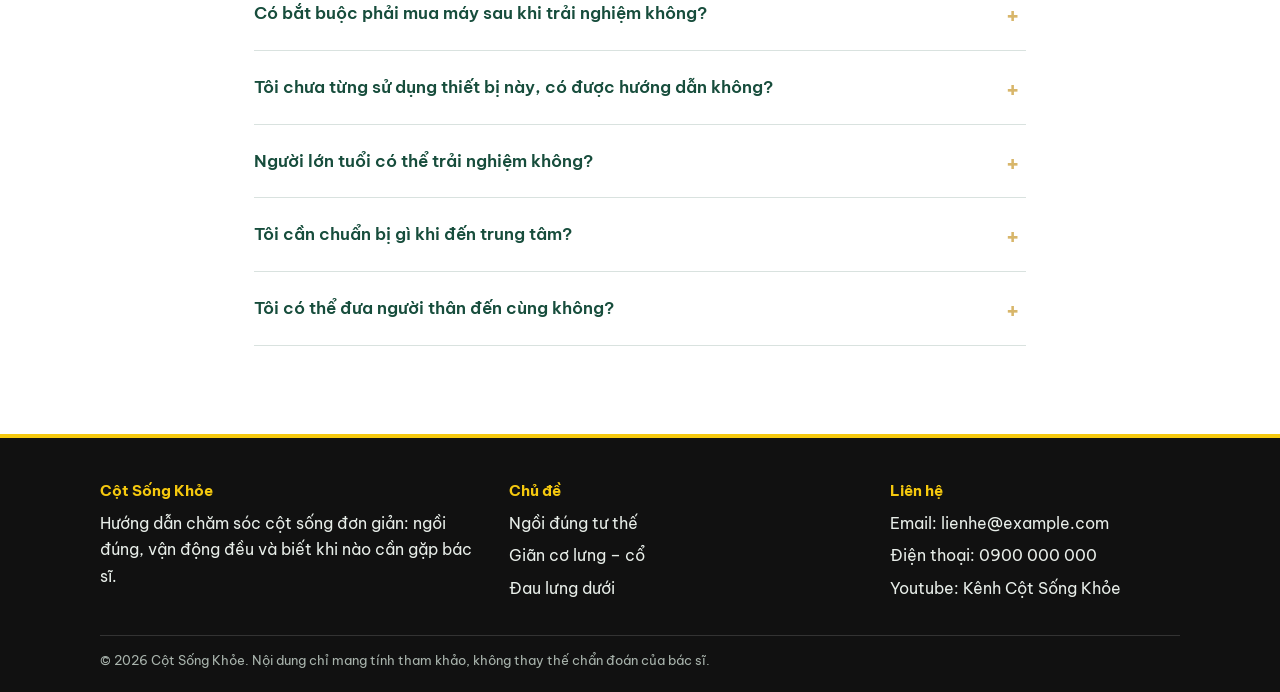
==== commit 74aa8818: "Update index.html" ====
--- a/index.html
+++ b/index.html
@@ -195,7 +195,7 @@
   </div>
   <span class="badge">Đăng ký trải nghiệm miễn phí theo chương trình của trung tâm</span>
   <p><strong>Không bắt buộc mua sản phẩm</strong> khi đăng ký trải nghiệm.</p>
-  <a class="btn dark" href="#dang-ky">Đặt lịch trải nghiệm ngay</a>
+  <a class="btn dark" href="/lien-he.html">Đặt lịch trải nghiệm miễn phí</a>
  </div>
 </section>
 
@@ -217,7 +217,7 @@
  <div class="wrap center">
   <h2>Đừng chỉ nghe giới thiệu – hãy đến trực tiếp trải nghiệm!</h2>
   <p>Bạn không cần quyết định mua bất cứ sản phẩm nào ngay hôm nay. Hãy dành một chút thời gian để tìm hiểu, trải nghiệm và đánh giá xem thiết bị có phù hợp với nhu cầu chăm sóc sức khỏe của mình hay không.</p>
-  <a class="btn" href="#dang-ky">Đăng ký trải nghiệm</a>
+  <a class="btn" href="/lien-he.html">Đăng ký trải nghiệm miễn phí</a>
  </div>
 </section>
 
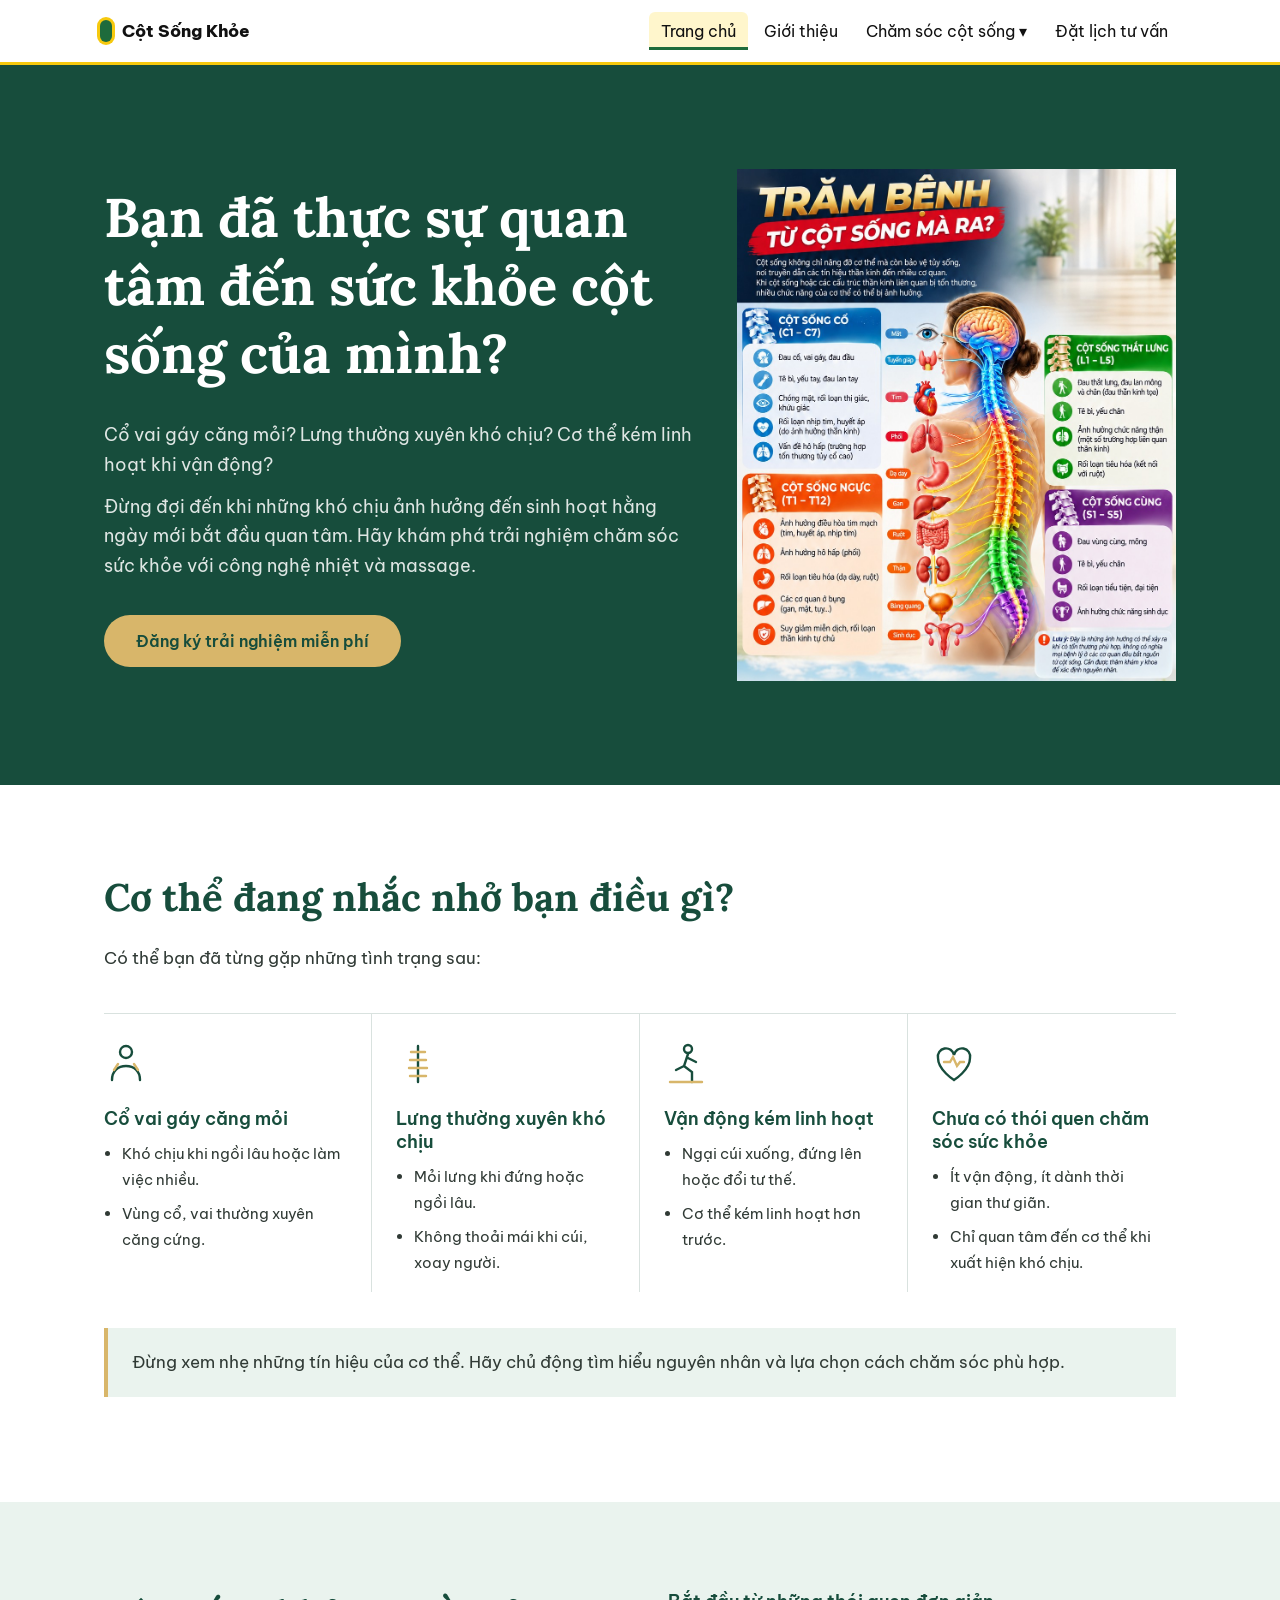
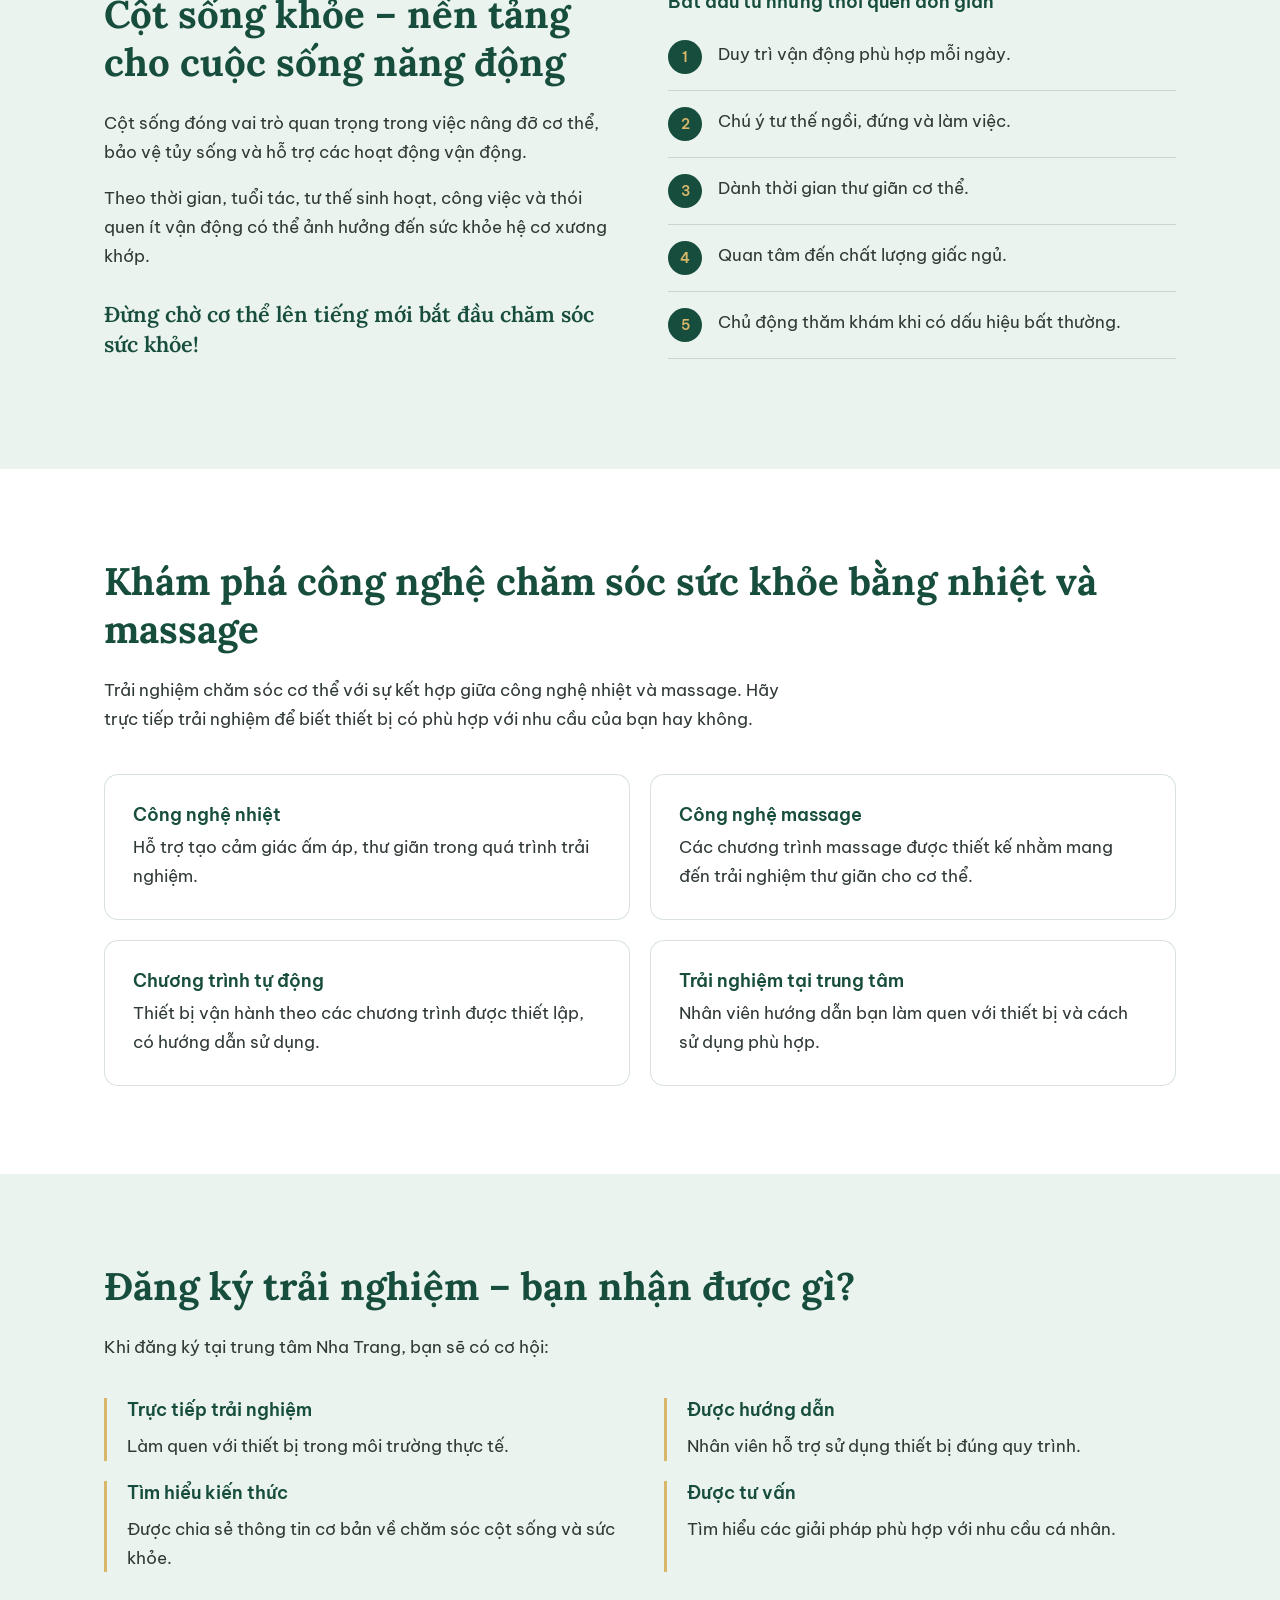
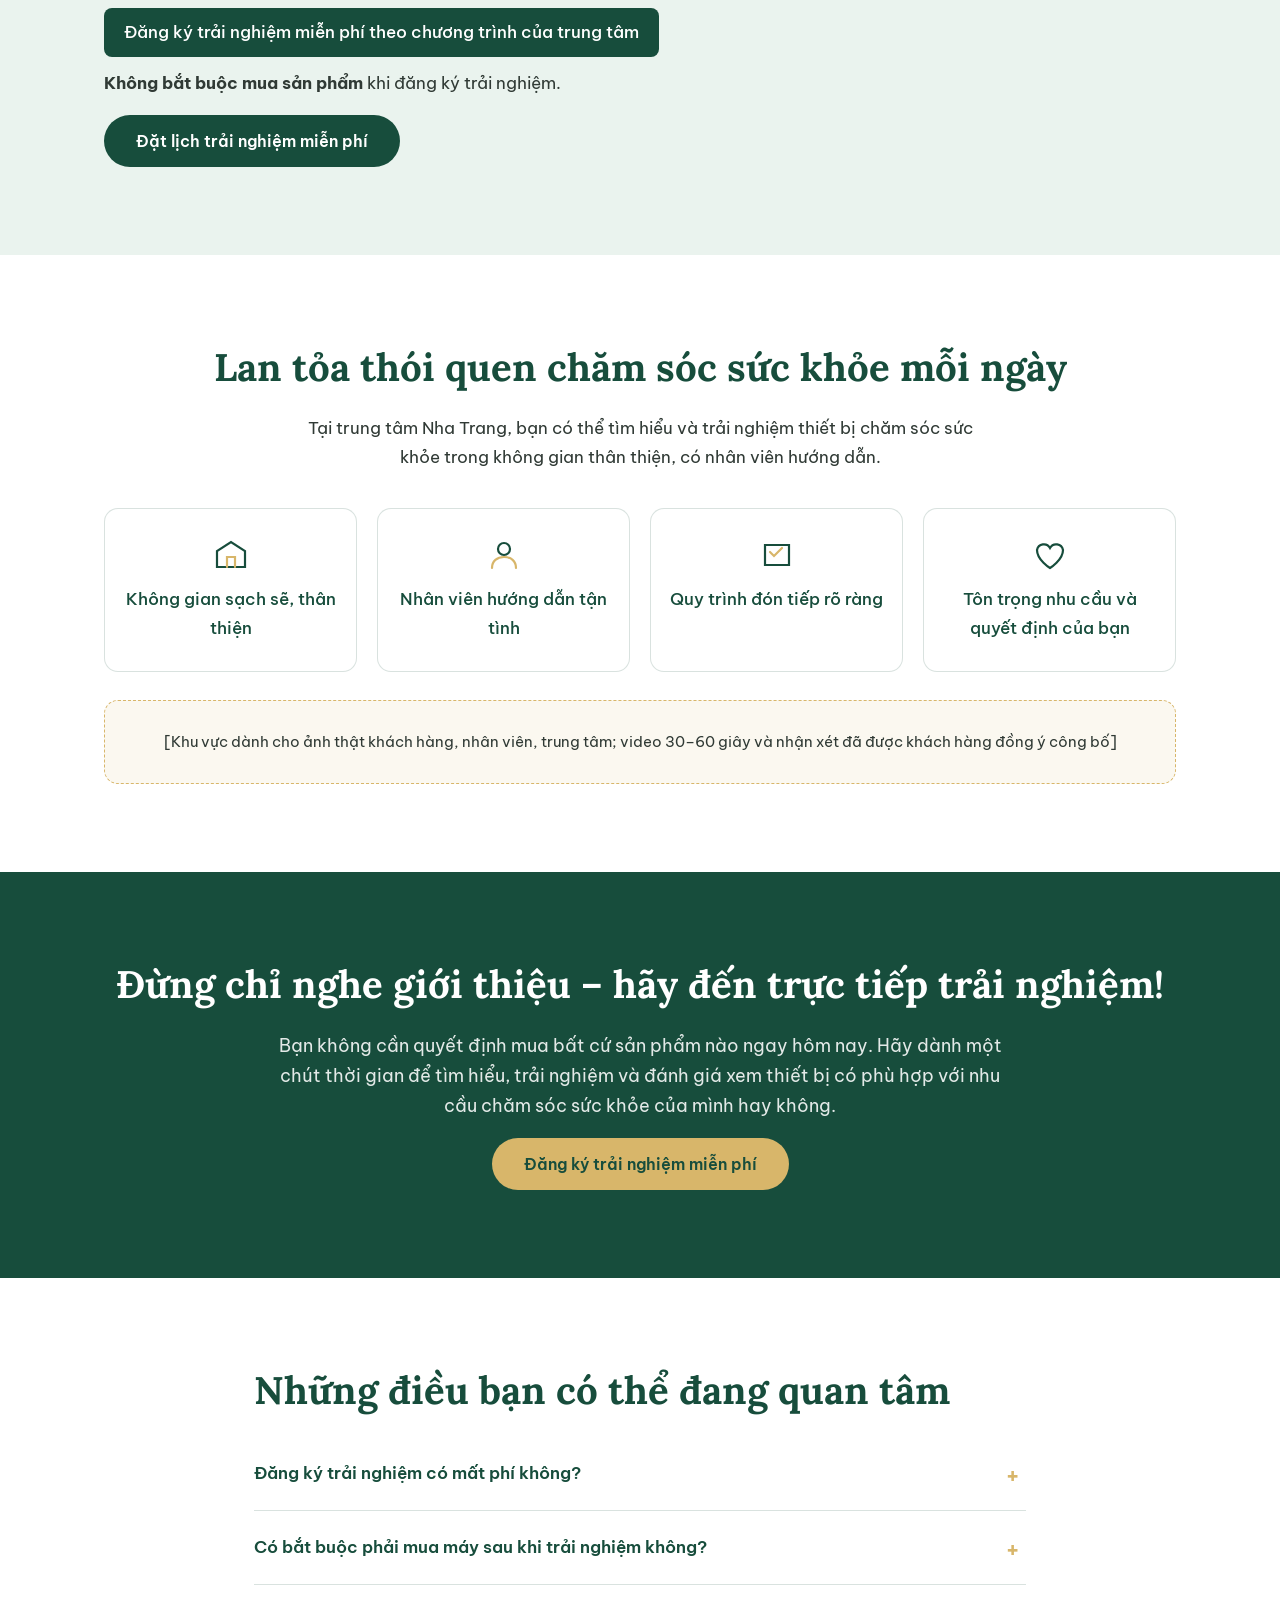
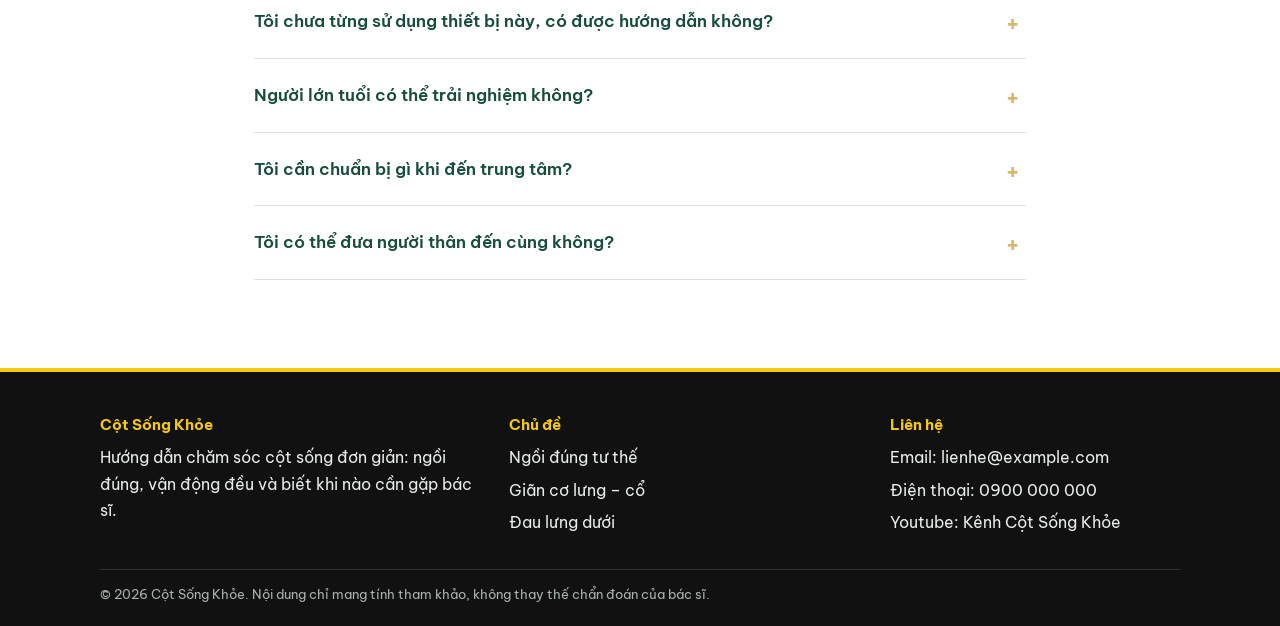
==== commit 2c58ad2d: "Update index.html" ====
--- a/index.html
+++ b/index.html
@@ -115,7 +115,7 @@
    <p>Đừng đợi đến khi những khó chịu ảnh hưởng đến sinh hoạt hằng ngày mới bắt đầu quan tâm. Hãy khám phá trải nghiệm chăm sóc sức khỏe với công nghệ nhiệt và massage.</p>
    <a class="btn" href="/lien-he.html">Đăng ký trải nghiệm miễn phí</a>
   </div>
-  <img class="spine" src="/Images/tram-benh-tu-cot-song.jpg" alt="Minh họa cột sống">
+  <img class="spine" src="/Images/tram-benh-tu-cot-song-1.jpg" alt="Minh họa cột sống">
  </div>
 </header>
 
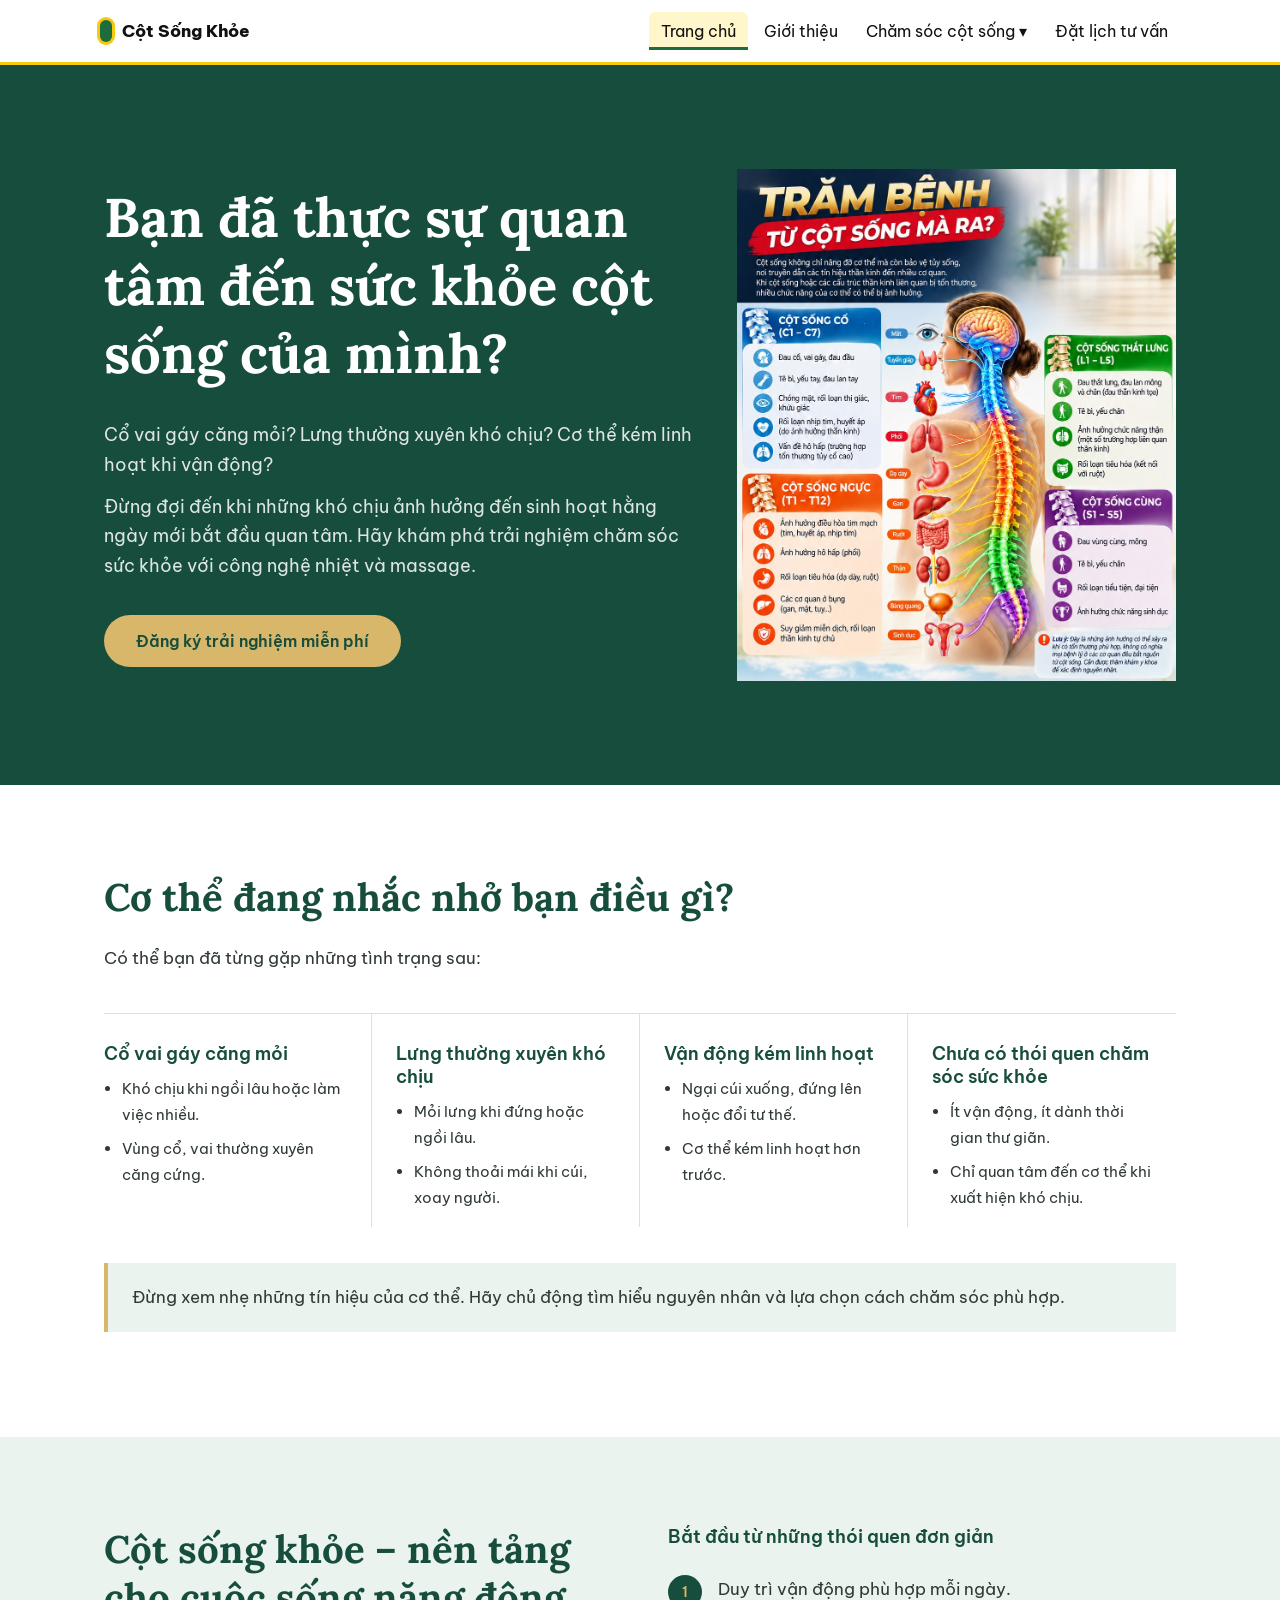
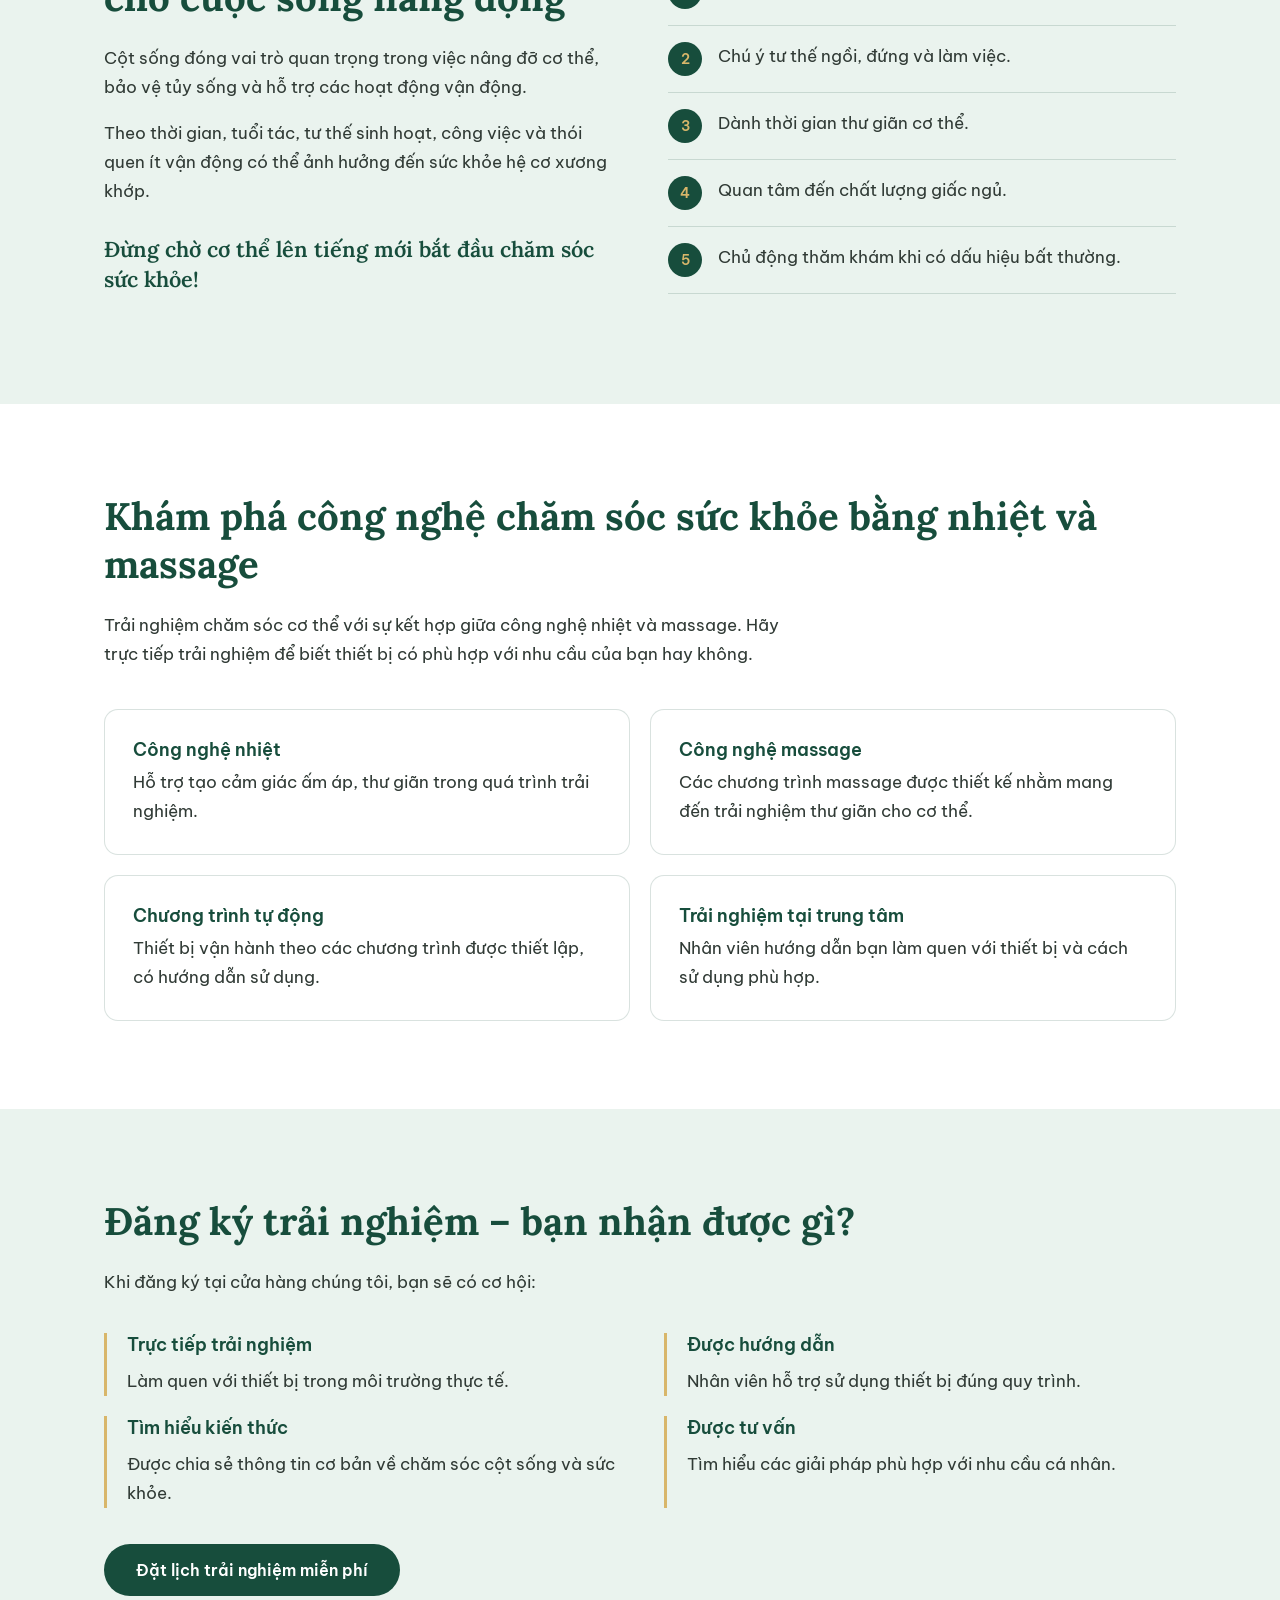
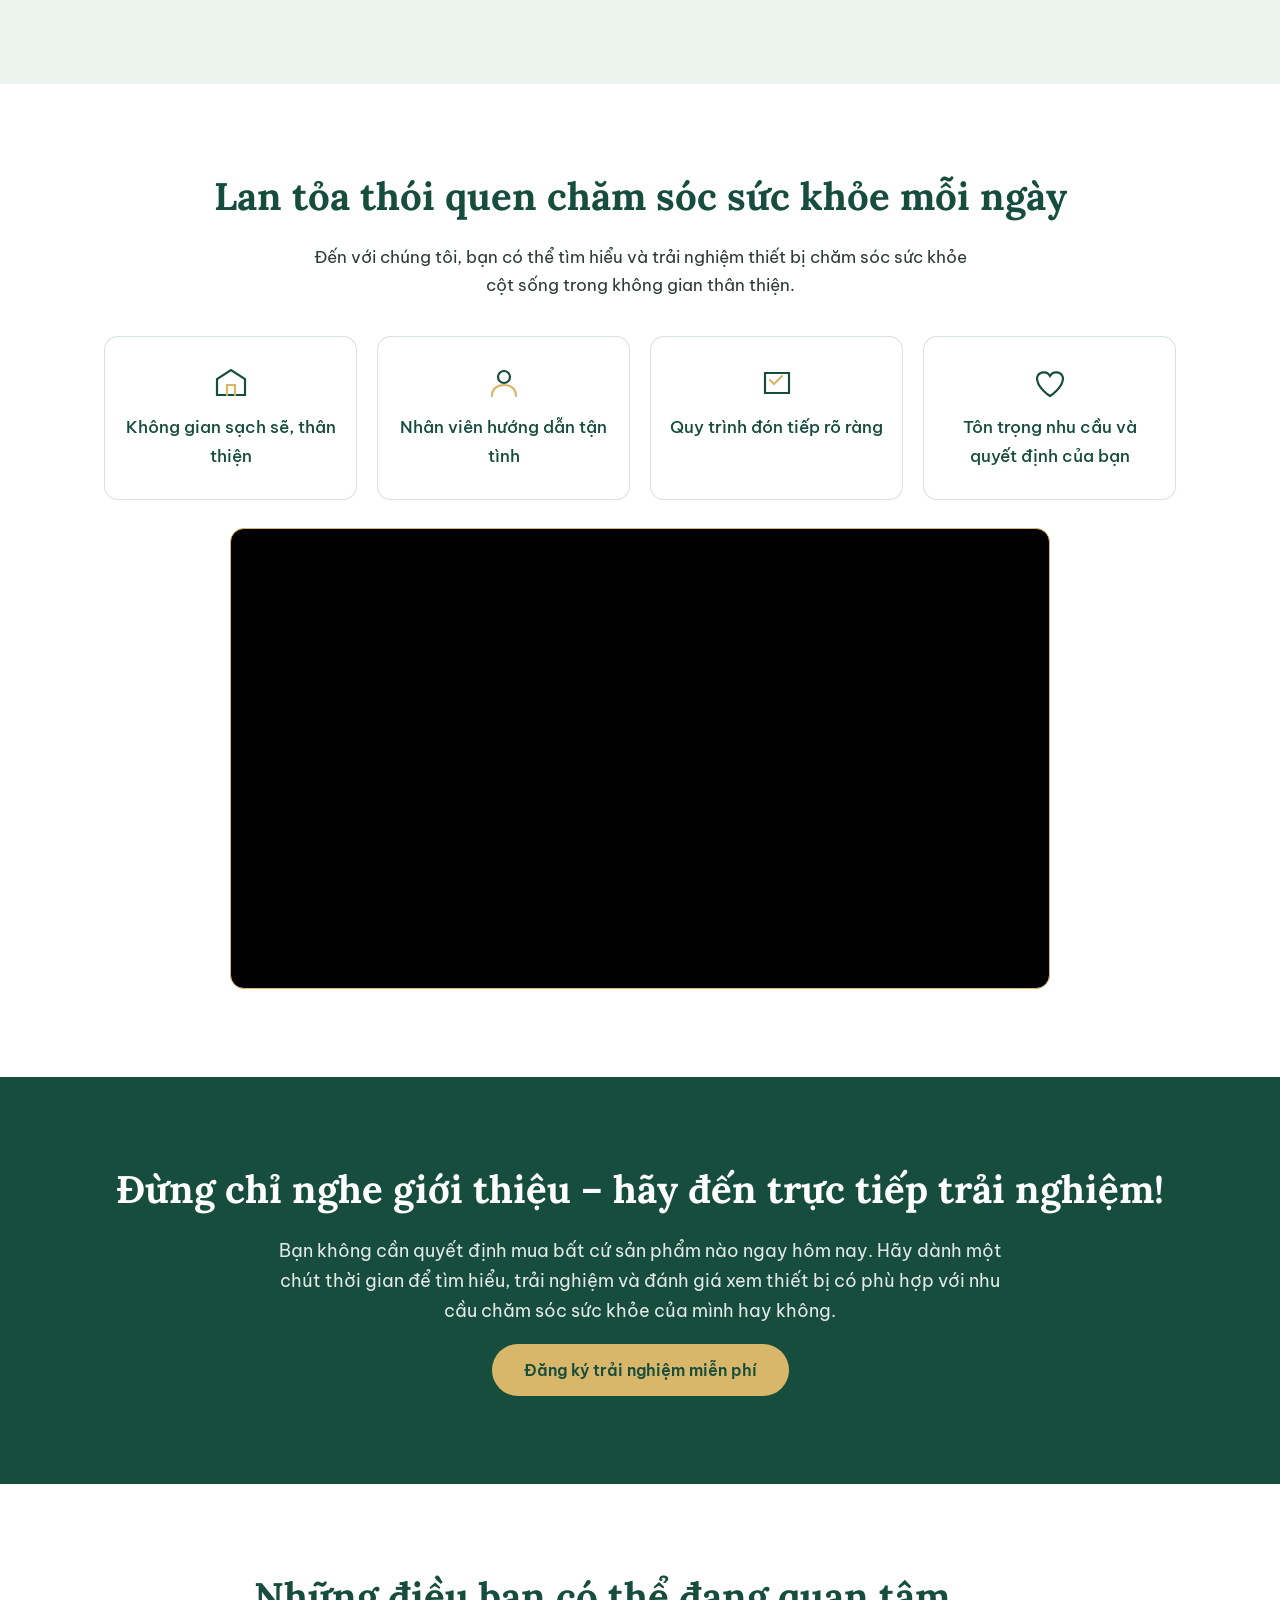
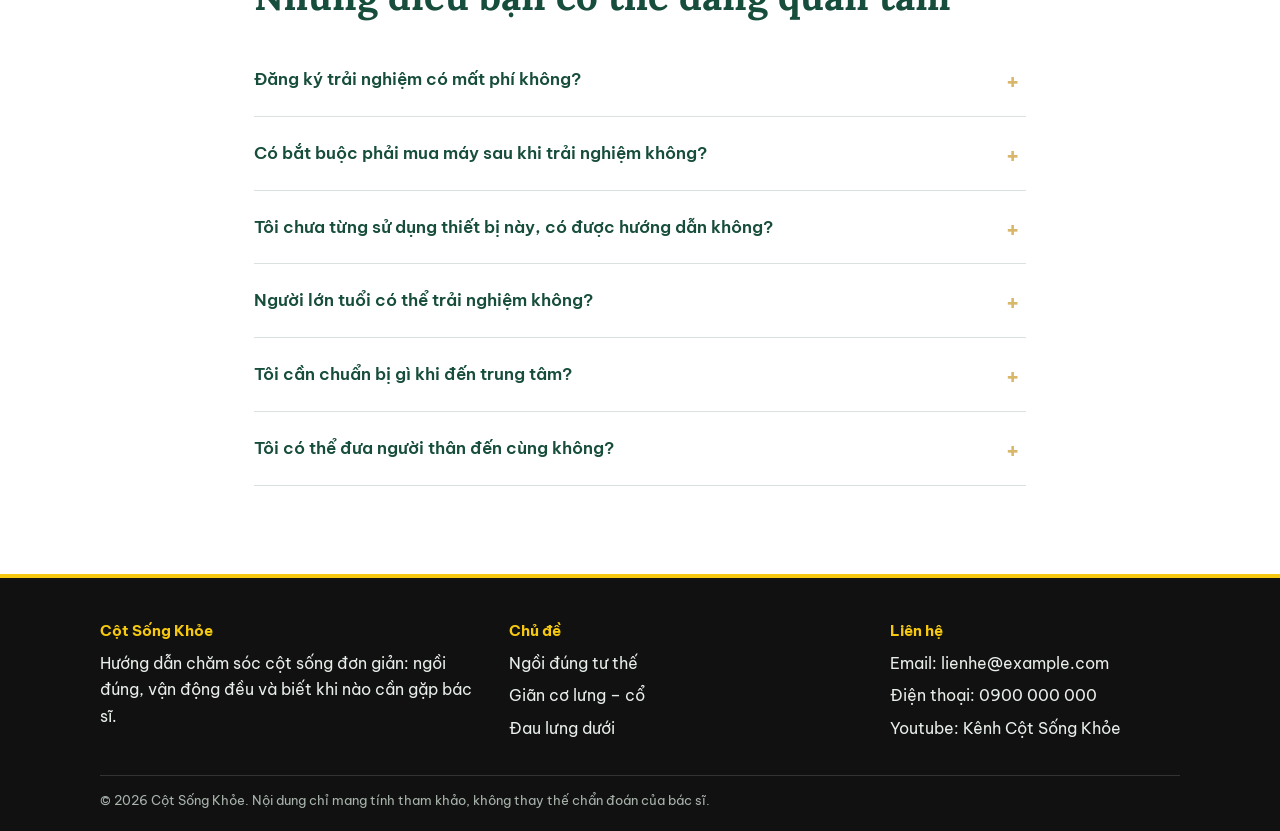
==== commit 39093d84: "Update index.html" ====
--- a/index.html
+++ b/index.html
@@ -101,6 +101,24 @@
 }
 @media(max-width:520px){.grid4{grid-template-columns:1fr}.prob{border-right:0;border-bottom:1px solid var(--line);padding-left:0!important}}
 @media(prefers-reduced-motion:reduce){.spine .bone{animation:none}html{scroll-behavior:auto}.btn{transition:none}}
+ .video{
+  position:relative;
+  aspect-ratio:16/9;
+  width:100%;
+  max-width:820px;
+  margin:28px auto 0;
+  border-radius:14px;
+  overflow:hidden;
+  border:1.5px solid var(--gold);
+  background:#000;
+}
+.video iframe{
+  position:absolute;
+  inset:0;
+  width:100%;
+  height:100%;
+  border:0;
+}
 </style>
 </head>
 <body>
@@ -125,22 +143,18 @@
   <p>Có thể bạn đã từng gặp những tình trạng sau:</p>
   <div class="grid4">
    <div class="prob">
-    <svg viewBox="0 0 44 44" fill="none" stroke="#174D3C" stroke-width="2.4" stroke-linecap="round"><circle cx="22" cy="10" r="6"/><path d="M8 38c0-9 6-14 14-14s14 5 14 14"/><path d="M14 22l-4 6M30 22l4 6" stroke="#D8B66A"/></svg>
     <h3>Cổ vai gáy căng mỏi</h3>
     <ul><li>Khó chịu khi ngồi lâu hoặc làm việc nhiều.</li><li>Vùng cổ, vai thường xuyên căng cứng.</li></ul>
    </div>
    <div class="prob">
-    <svg viewBox="0 0 44 44" fill="none" stroke="#174D3C" stroke-width="2.4" stroke-linecap="round"><path d="M22 4v36"/><path d="M15 10h14M14 18h16M13 26h18M14 34h16" stroke="#D8B66A"/></svg>
     <h3>Lưng thường xuyên khó chịu</h3>
     <ul><li>Mỏi lưng khi đứng hoặc ngồi lâu.</li><li>Không thoải mái khi cúi, xoay người.</li></ul>
    </div>
    <div class="prob">
-    <svg viewBox="0 0 44 44" fill="none" stroke="#174D3C" stroke-width="2.4" stroke-linecap="round"><circle cx="24" cy="7" r="4"/><path d="M24 12l-4 12 8 6v10M20 24l-8 4M24 16l8 4" /><path d="M6 40h32" stroke="#D8B66A"/></svg>
     <h3>Vận động kém linh hoạt</h3>
     <ul><li>Ngại cúi xuống, đứng lên hoặc đổi tư thế.</li><li>Cơ thể kém linh hoạt hơn trước.</li></ul>
    </div>
    <div class="prob">
-    <svg viewBox="0 0 44 44" fill="none" stroke="#174D3C" stroke-width="2.4" stroke-linecap="round"><path d="M22 38S6 28 6 16a8 8 0 0116-3 8 8 0 0116 3c0 12-16 22-16 22z"/><path d="M12 20h6l3-5 4 9 3-4h4" stroke="#D8B66A"/></svg>
     <h3>Chưa có thói quen chăm sóc sức khỏe</h3>
     <ul><li>Ít vận động, ít dành thời gian thư giãn.</li><li>Chỉ quan tâm đến cơ thể khi xuất hiện khó chịu.</li></ul>
    </div>
@@ -186,15 +200,13 @@
 <section class="mint">
  <div class="wrap">
   <h2>Đăng ký trải nghiệm – bạn nhận được gì?</h2>
-  <p>Khi đăng ký tại trung tâm Nha Trang, bạn sẽ có cơ hội:</p>
+  <p>Khi đăng ký tại cửa hàng chúng tôi, bạn sẽ có cơ hội:</p>
   <div class="ben">
    <div><h3>Trực tiếp trải nghiệm</h3><p>Làm quen với thiết bị trong môi trường thực tế.</p></div>
    <div><h3>Được hướng dẫn</h3><p>Nhân viên hỗ trợ sử dụng thiết bị đúng quy trình.</p></div>
    <div><h3>Tìm hiểu kiến thức</h3><p>Được chia sẻ thông tin cơ bản về chăm sóc cột sống và sức khỏe.</p></div>
    <div><h3>Được tư vấn</h3><p>Tìm hiểu các giải pháp phù hợp với nhu cầu cá nhân.</p></div>
   </div>
-  <span class="badge">Đăng ký trải nghiệm miễn phí theo chương trình của trung tâm</span>
-  <p><strong>Không bắt buộc mua sản phẩm</strong> khi đăng ký trải nghiệm.</p>
   <a class="btn dark" href="/lien-he.html">Đặt lịch trải nghiệm miễn phí</a>
  </div>
 </section>
@@ -202,14 +214,20 @@
 <section>
  <div class="wrap center">
   <h2>Lan tỏa thói quen chăm sóc sức khỏe mỗi ngày</h2>
-  <p>Tại trung tâm Nha Trang, bạn có thể tìm hiểu và trải nghiệm thiết bị chăm sóc sức khỏe trong không gian thân thiện, có nhân viên hướng dẫn.</p>
+  <p>Đến với chúng tôi, bạn có thể tìm hiểu và trải nghiệm thiết bị chăm sóc sức khỏe cột sống trong không gian thân thiện.</p>
   <div class="trust">
    <div><svg viewBox="0 0 36 36" fill="none" stroke="#174D3C" stroke-width="2.2" stroke-linecap="round"><path d="M4 30V14l14-9 14 9v16z"/><path d="M14 30V20h8v10" stroke="#D8B66A"/></svg>Không gian sạch sẽ, thân thiện</div>
    <div><svg viewBox="0 0 36 36" fill="none" stroke="#174D3C" stroke-width="2.2" stroke-linecap="round"><circle cx="18" cy="12" r="6"/><path d="M6 31c0-7 5-11 12-11s12 4 12 11" stroke="#D8B66A"/></svg>Nhân viên hướng dẫn tận tình</div>
    <div><svg viewBox="0 0 36 36" fill="none" stroke="#174D3C" stroke-width="2.2" stroke-linecap="round"><path d="M6 8h24v20H6z"/><path d="M11 15l4 4 8-8" stroke="#D8B66A"/></svg>Quy trình đón tiếp rõ ràng</div>
    <div><svg viewBox="0 0 36 36" fill="none" stroke="#174D3C" stroke-width="2.2" stroke-linecap="round"><path d="M18 31S5 23 5 13a7 7 0 0113-2 7 7 0 0113 2c0 10-13 18-13 18z"/></svg>Tôn trọng nhu cầu và quyết định của bạn</div>
   </div>
-  <div class="ph">[Khu vực dành cho ảnh thật khách hàng, nhân viên, trung tâm; video 30–60 giây và nhận xét đã được khách hàng đồng ý công bố]</div>
+  <div class="video">
+  <iframe src="https://www.youtube.com/embed/videoseries?list=PLRM0V04ns9SRyoGt7BahOsp4hO49Gy4oU"
+          title="Video giới thiệu trải nghiệm chăm sóc cột sống"
+          loading="lazy"
+          allow="accelerometer; autoplay; clipboard-write; encrypted-media; gyroscope; picture-in-picture"
+          allowfullscreen></iframe>
+ </div>
  </div>
 </section>
 
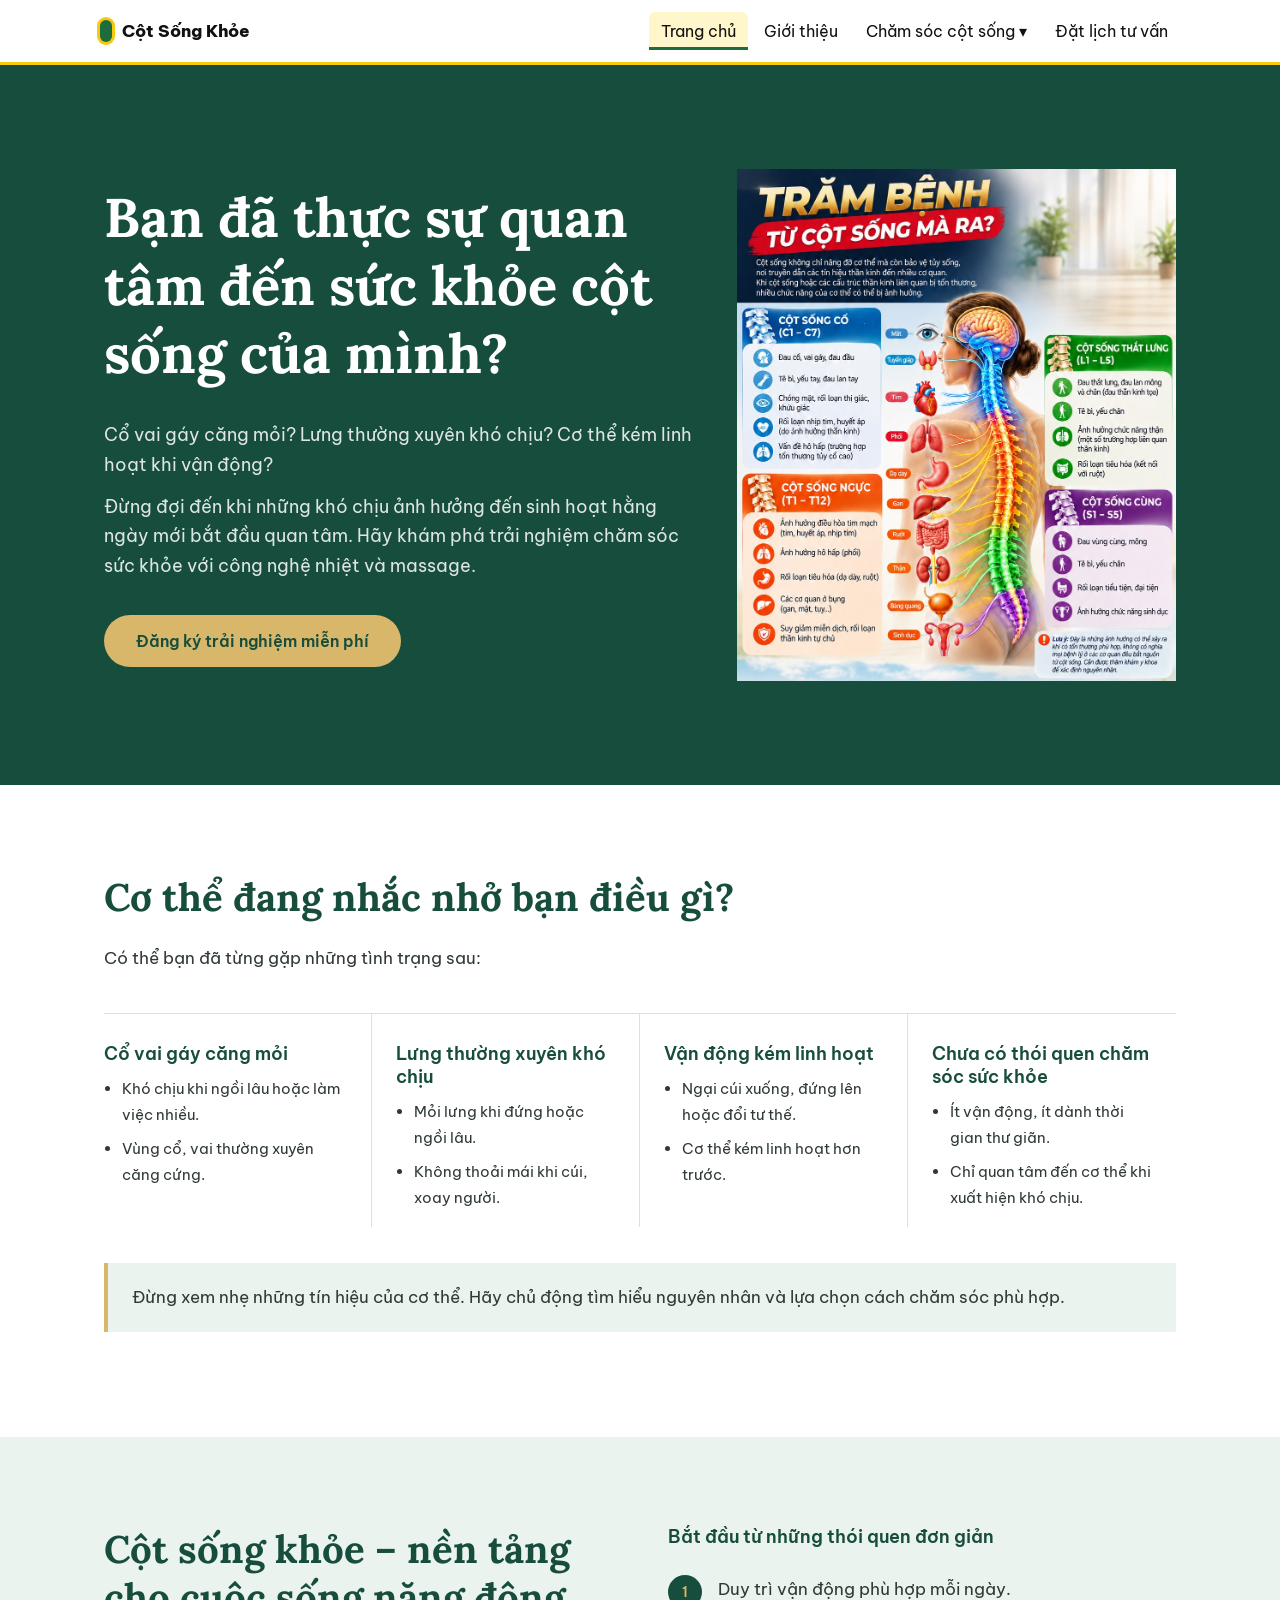
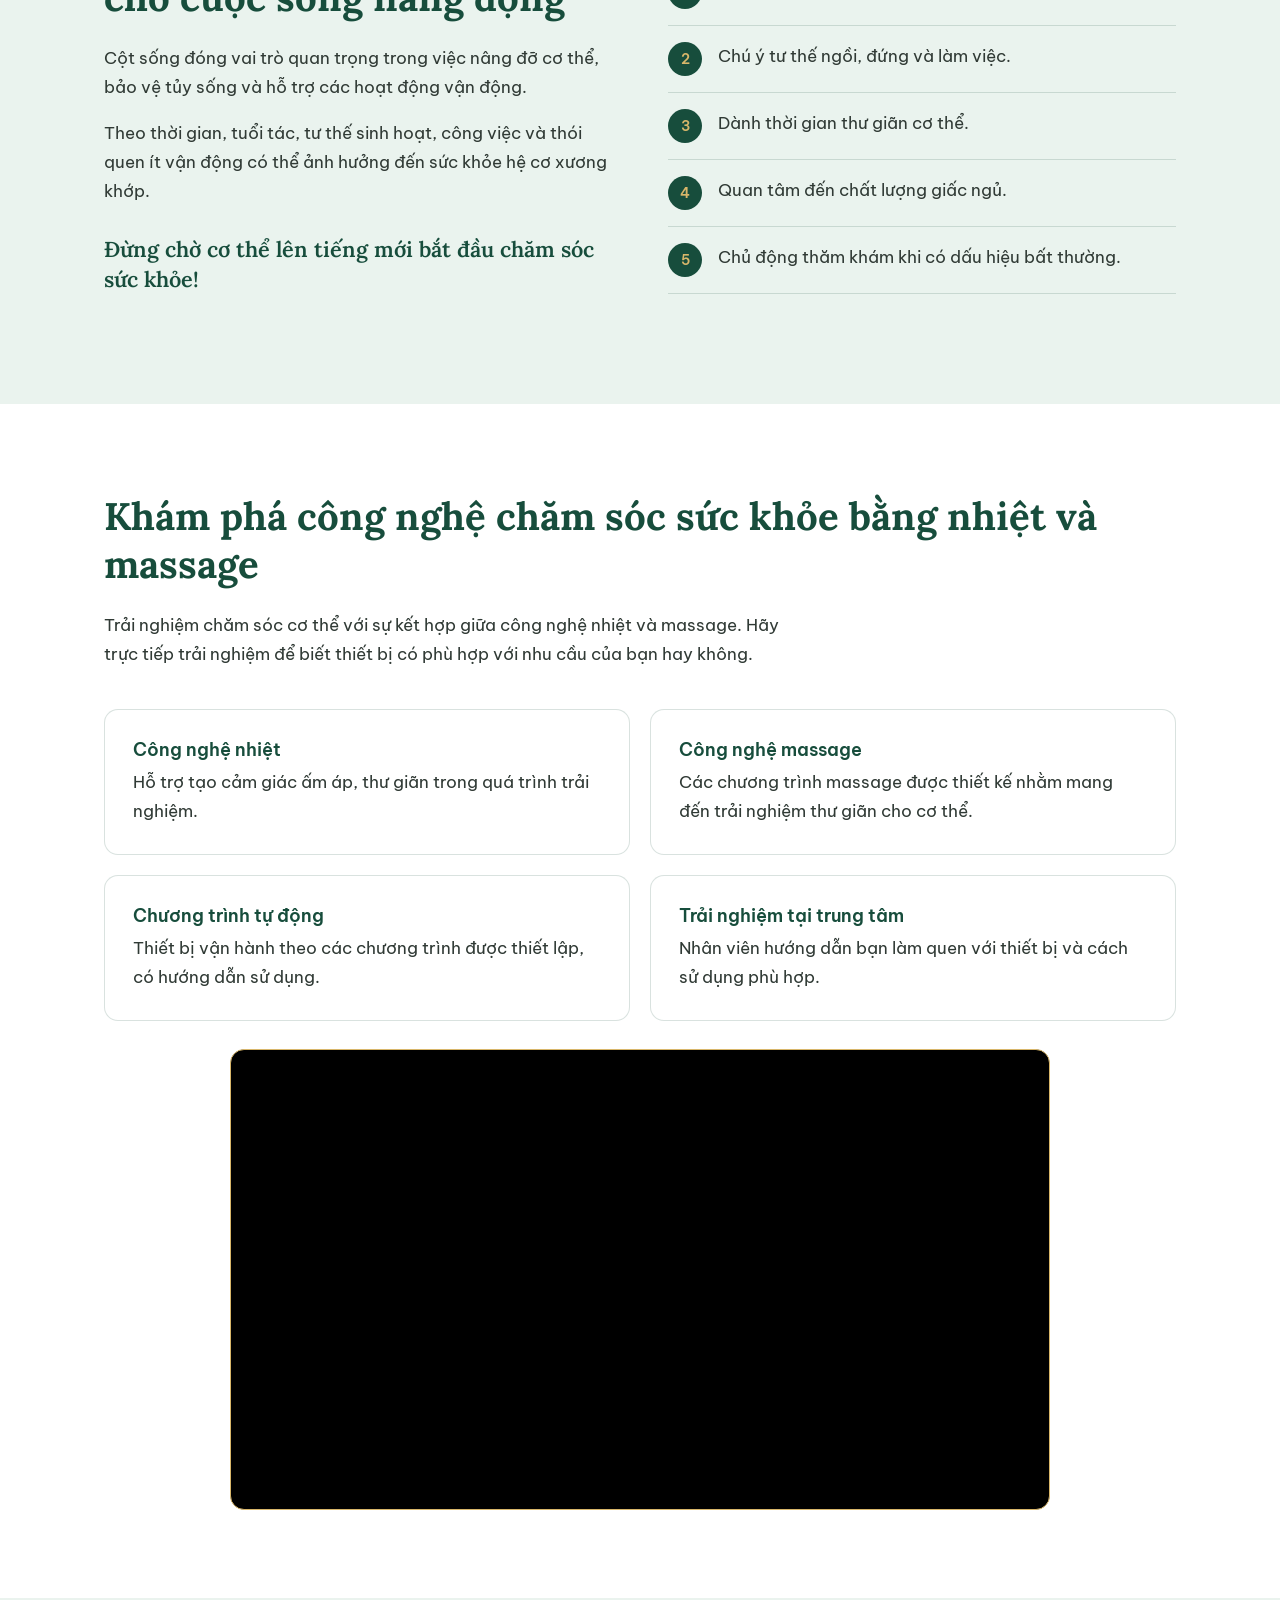
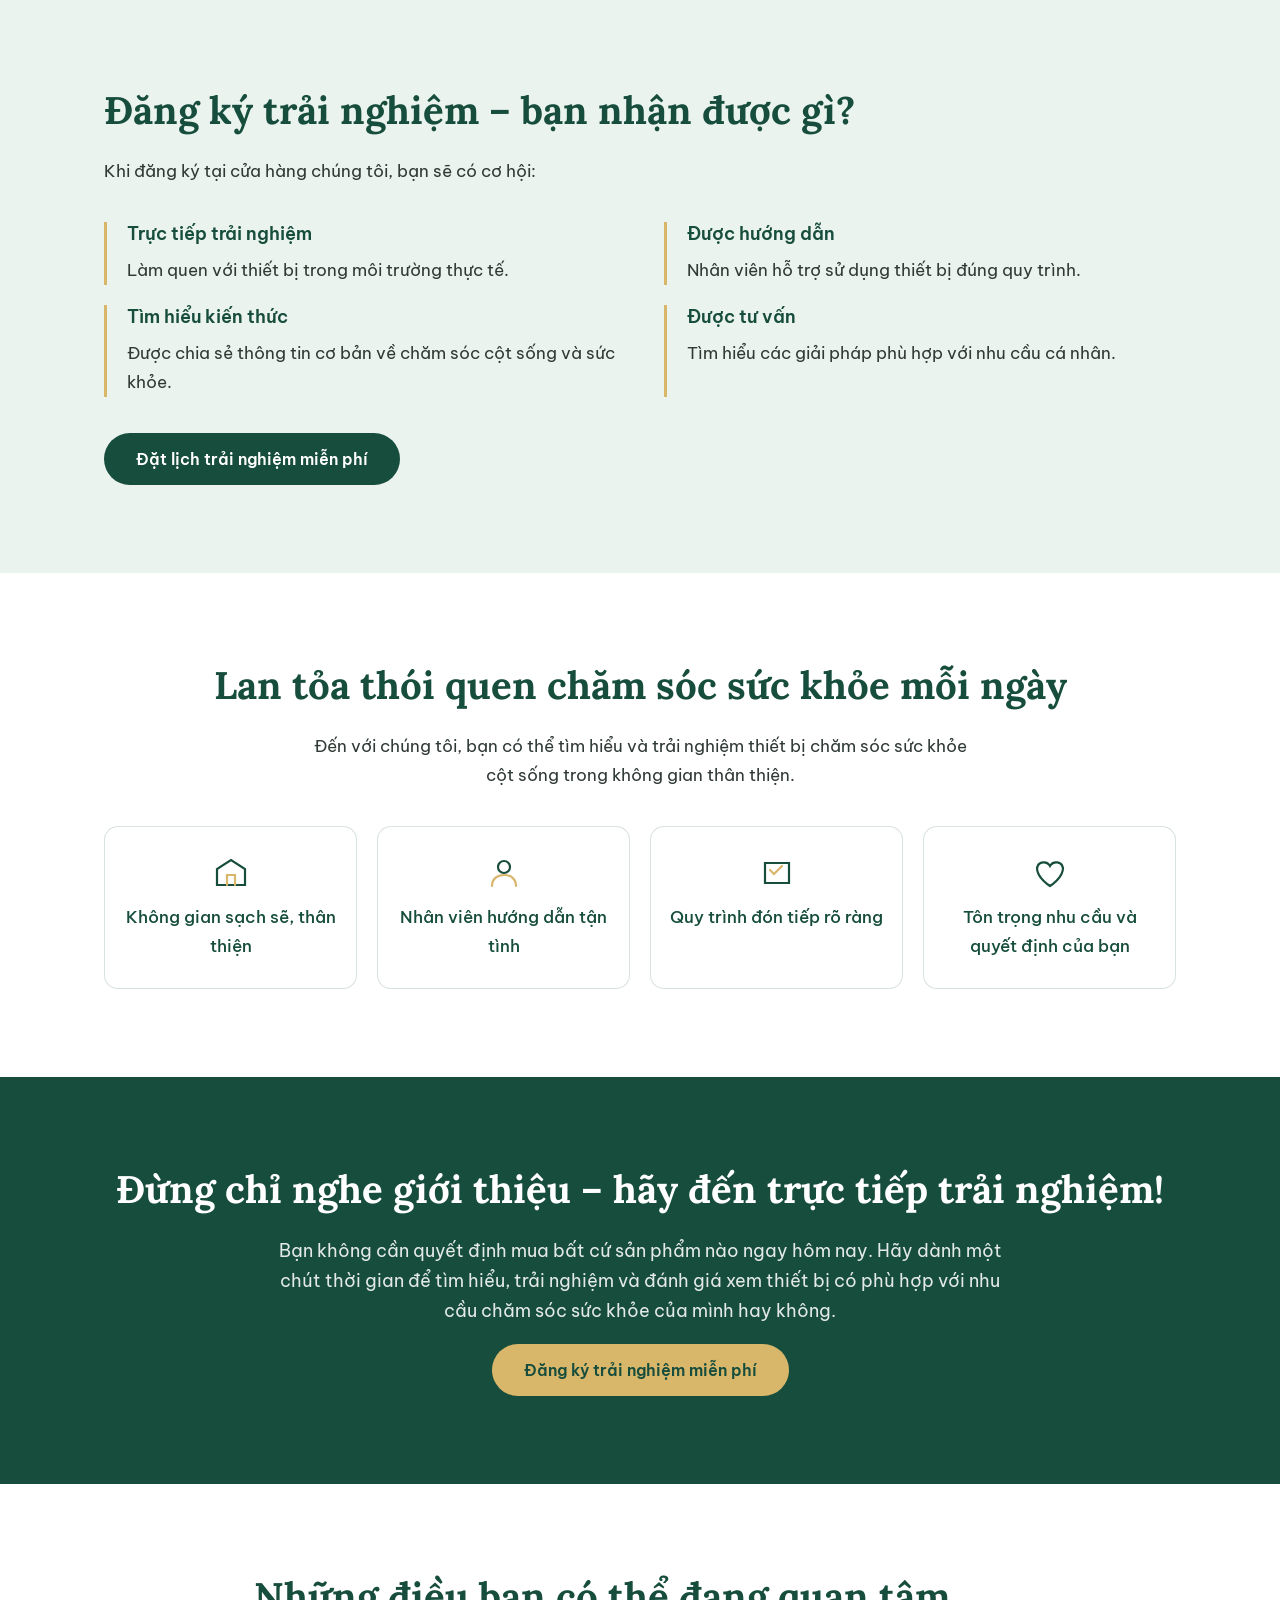
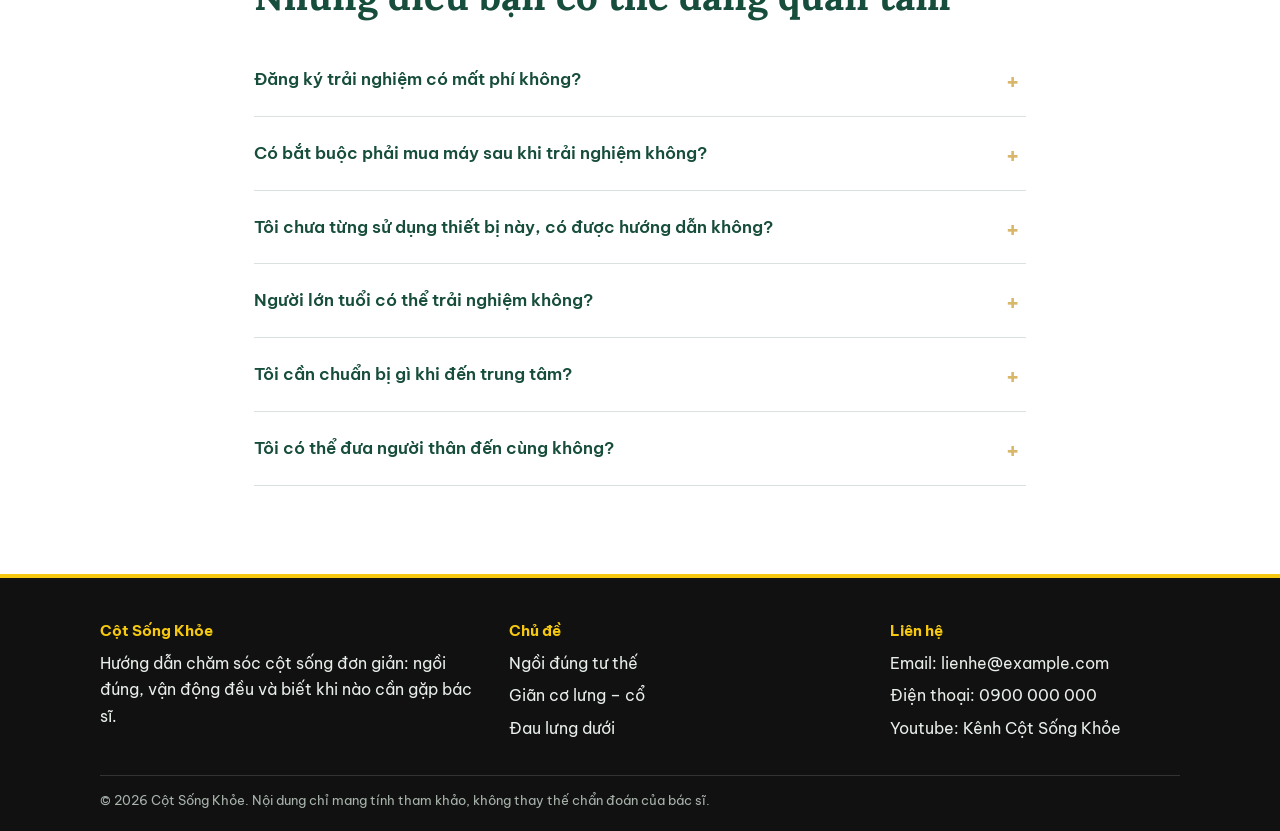
==== commit 47ba510a: "Update index.html" ====
--- a/index.html
+++ b/index.html
@@ -91,7 +91,7 @@
 @media(max-width:900px){
  section{padding:64px 0}
  .hero .wrap{grid-template-columns:1fr;min-height:0}
- .spine{max-width:240px;order:-1}
+ .spine{max-width:100%;order:0;margin-top:8px;border-radius:12px}
  .grid4{grid-template-columns:1fr 1fr}
  .prob{padding:24px 16px 8px}.prob:first-child{padding-left:16px}
  .prob:nth-child(2){border-right:0}
@@ -194,6 +194,13 @@
    <div><h3>Chương trình tự động</h3><p>Thiết bị vận hành theo các chương trình được thiết lập, có hướng dẫn sử dụng.</p></div>
    <div><h3>Trải nghiệm tại trung tâm</h3><p>Nhân viên hướng dẫn bạn làm quen với thiết bị và cách sử dụng phù hợp.</p></div>
   </div>
+  <div class="video">
+  <iframe src="https://www.youtube.com/embed/videoseries?list=PLRM0V04ns9SRyoGt7BahOsp4hO49Gy4oU"
+          title="Video giới thiệu trải nghiệm chăm sóc cột sống"
+          loading="lazy"
+          allow="accelerometer; autoplay; clipboard-write; encrypted-media; gyroscope; picture-in-picture"
+          allowfullscreen></iframe>
+ </div>
  </div>
 </section>
 
@@ -221,13 +228,6 @@
    <div><svg viewBox="0 0 36 36" fill="none" stroke="#174D3C" stroke-width="2.2" stroke-linecap="round"><path d="M6 8h24v20H6z"/><path d="M11 15l4 4 8-8" stroke="#D8B66A"/></svg>Quy trình đón tiếp rõ ràng</div>
    <div><svg viewBox="0 0 36 36" fill="none" stroke="#174D3C" stroke-width="2.2" stroke-linecap="round"><path d="M18 31S5 23 5 13a7 7 0 0113-2 7 7 0 0113 2c0 10-13 18-13 18z"/></svg>Tôn trọng nhu cầu và quyết định của bạn</div>
   </div>
-  <div class="video">
-  <iframe src="https://www.youtube.com/embed/videoseries?list=PLRM0V04ns9SRyoGt7BahOsp4hO49Gy4oU"
-          title="Video giới thiệu trải nghiệm chăm sóc cột sống"
-          loading="lazy"
-          allow="accelerometer; autoplay; clipboard-write; encrypted-media; gyroscope; picture-in-picture"
-          allowfullscreen></iframe>
- </div>
  </div>
 </section>
 
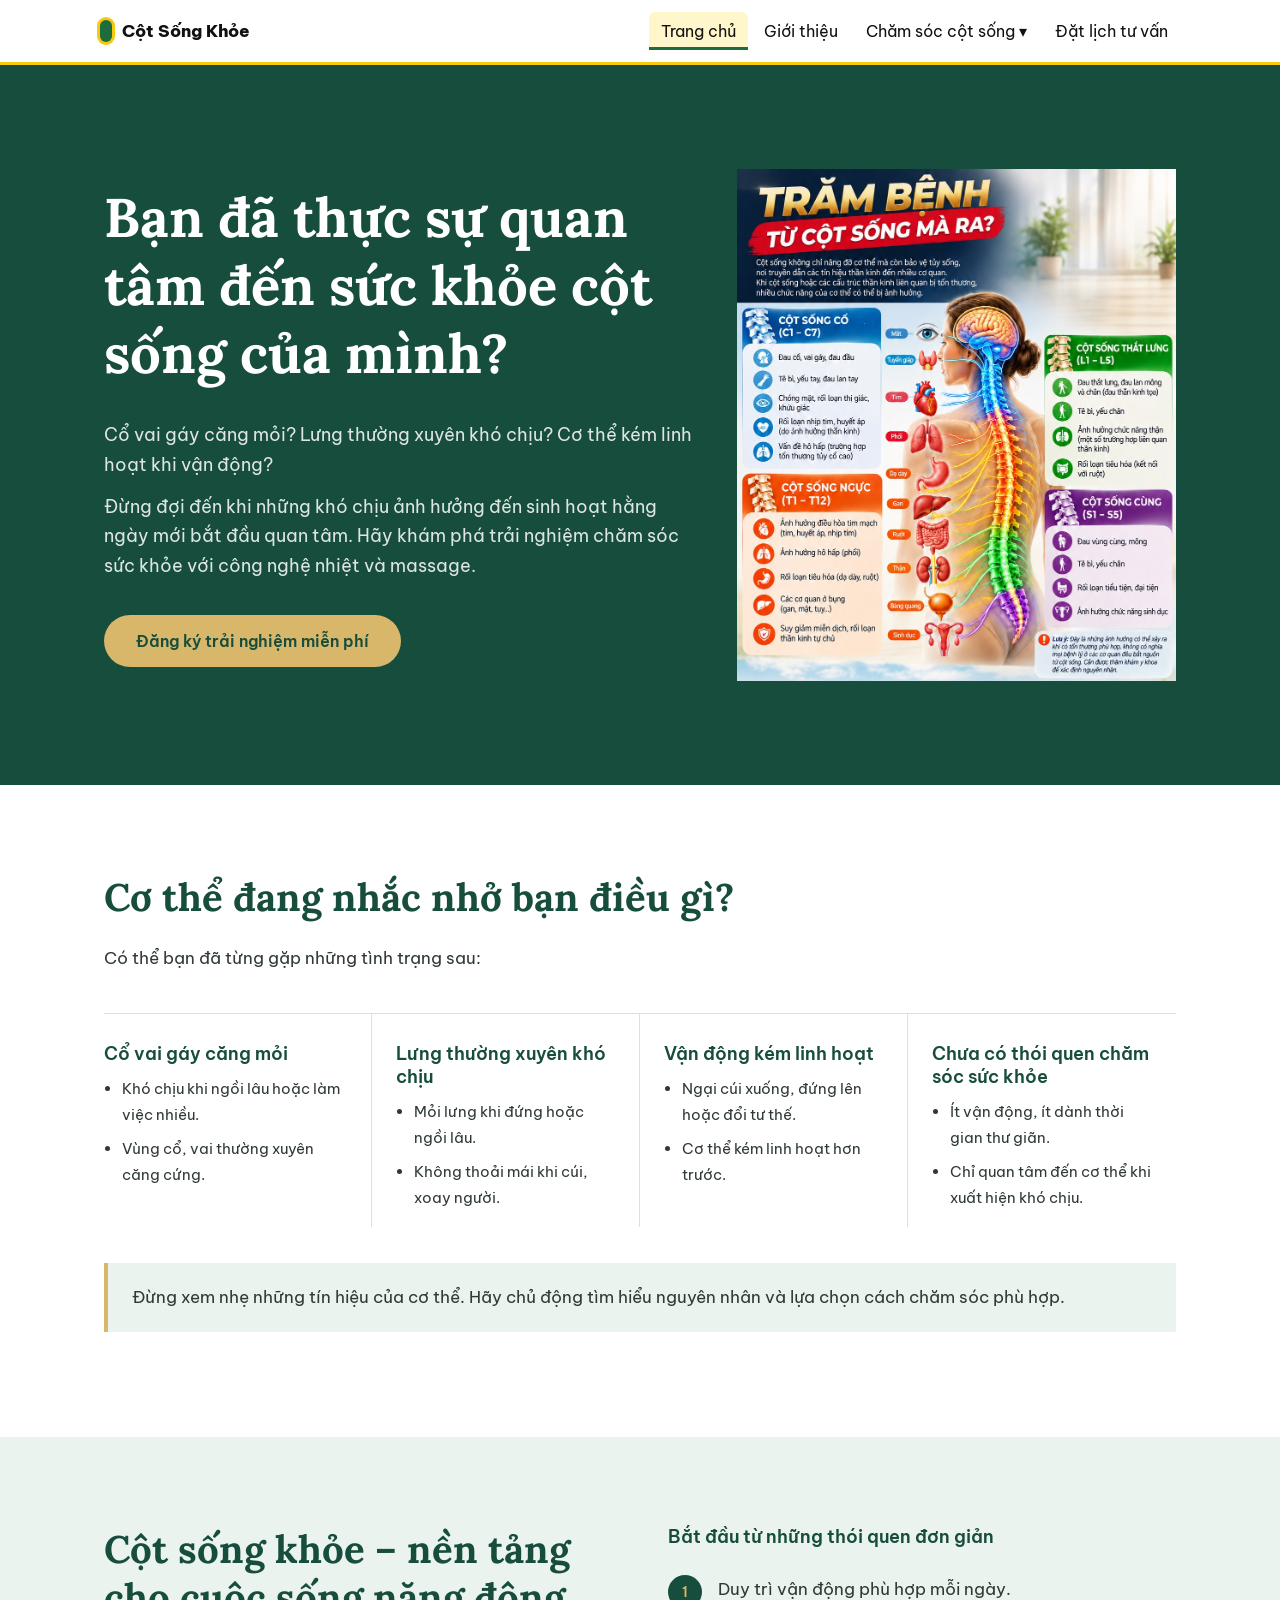
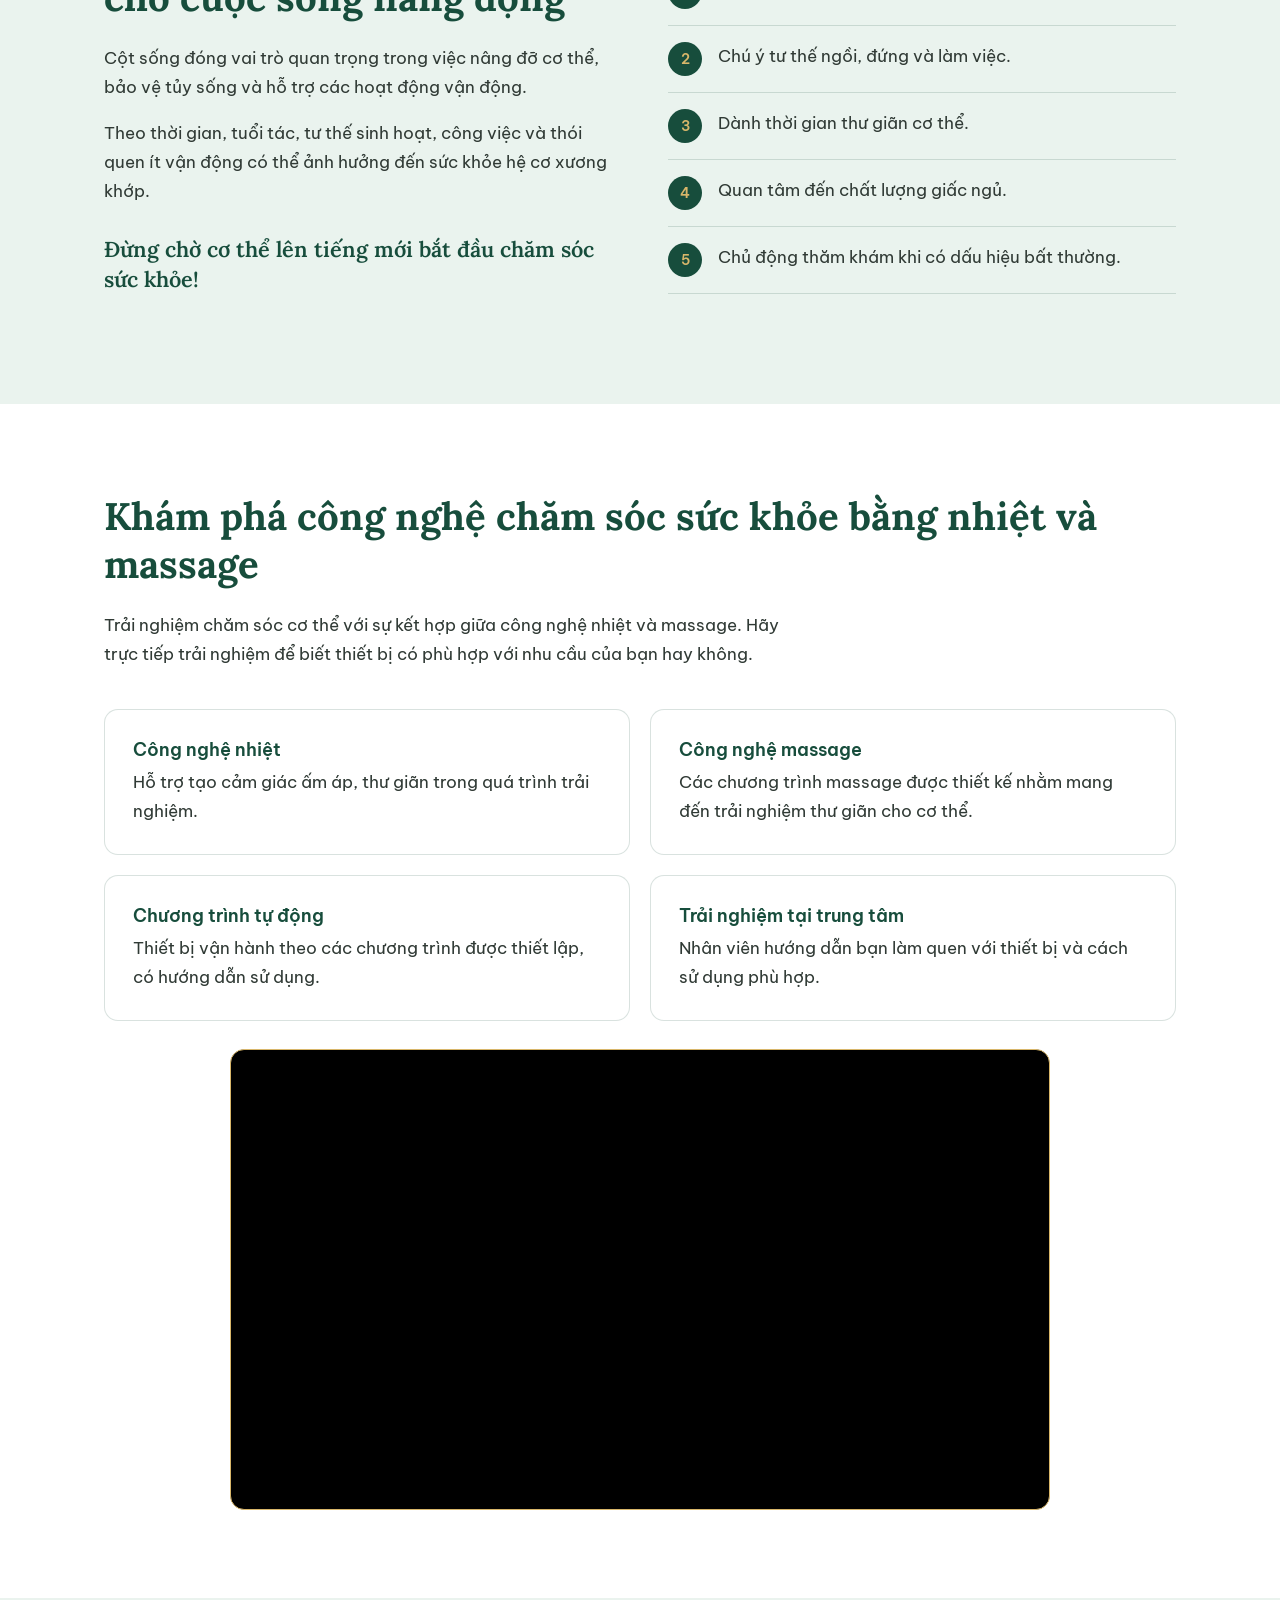
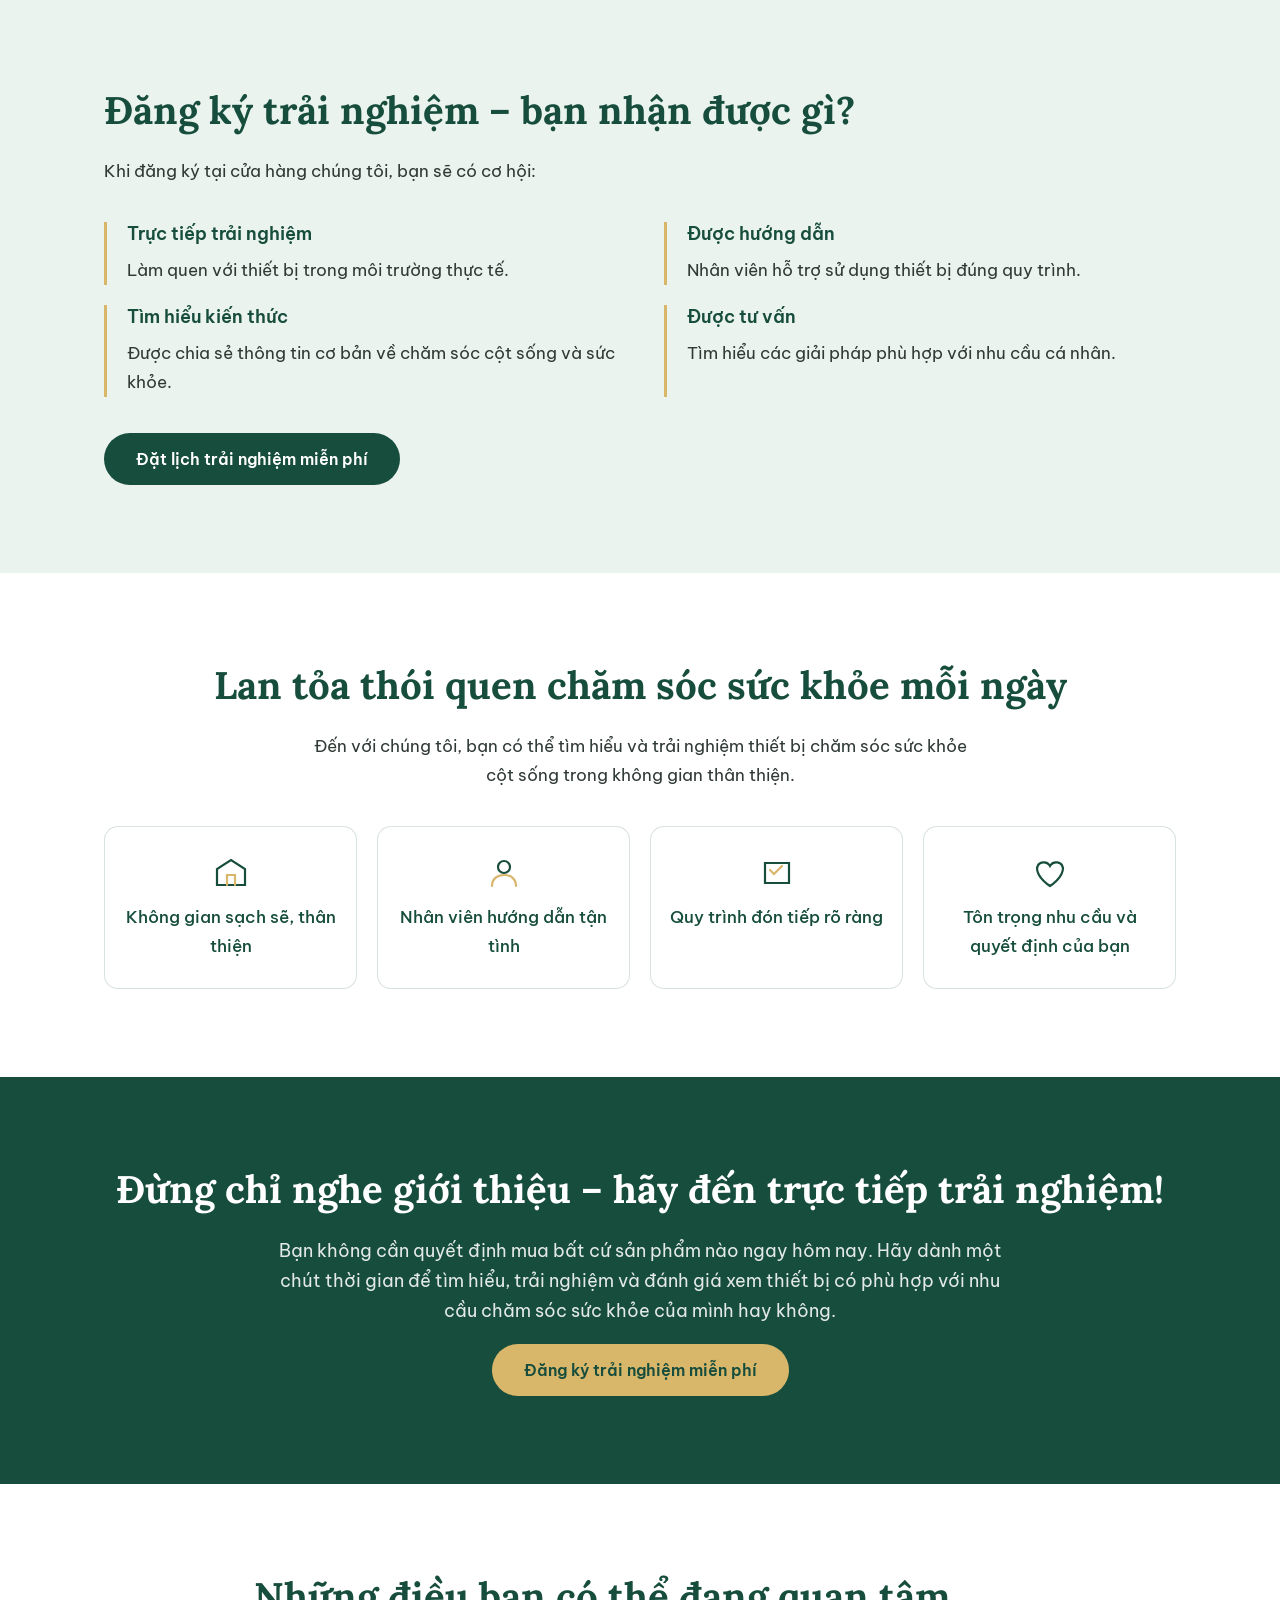
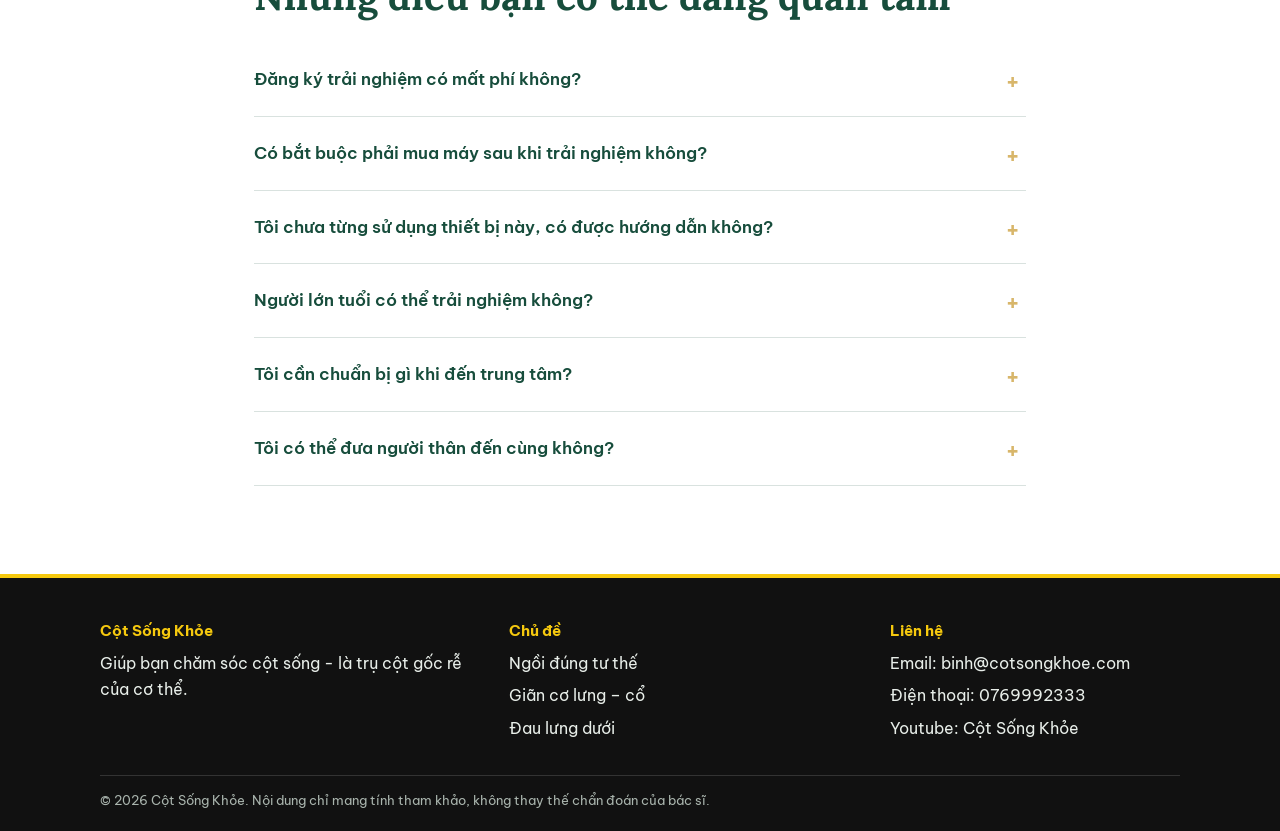
==== commit 04ef8a8a: "Update index.html" ====
--- a/index.html
+++ b/index.html
@@ -195,7 +195,7 @@
    <div><h3>Trải nghiệm tại trung tâm</h3><p>Nhân viên hướng dẫn bạn làm quen với thiết bị và cách sử dụng phù hợp.</p></div>
   </div>
   <div class="video">
-  <iframe src="https://www.youtube.com/embed/videoseries?list=PLRM0V04ns9SRyoGt7BahOsp4hO49Gy4oU"
+  <iframe src="https://www.youtube.com/embed/videoseries?list=PLRM0V04ns9STuxp0DXYKiuAn6XkUgAwUK"
           title="Video giới thiệu trải nghiệm chăm sóc cột sống"
           loading="lazy"
           allow="accelerometer; autoplay; clipboard-write; encrypted-media; gyroscope; picture-in-picture"
